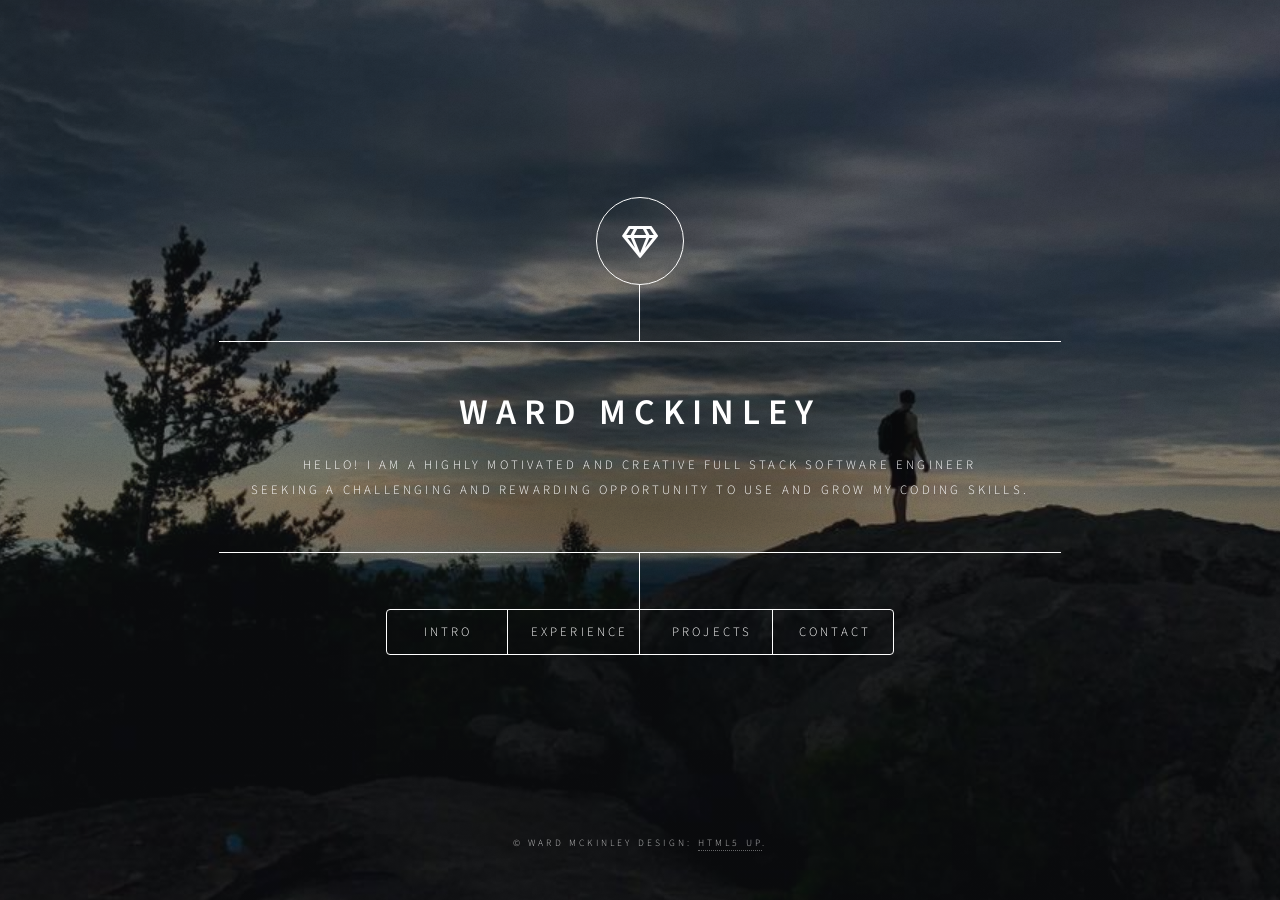
==== index.html @ 508192f9 "Add files via upload" ====
<!DOCTYPE HTML>
<!--
	Dimension by HTML5 UP
	html5up.net | @ajlkn
	Free for personal and commercial use under the CCA 3.0 license (html5up.net/license)
-->
<html>
	<head>
		<title>Ward McKinley</title>
		<meta charset="utf-8" />
		<meta name="viewport" content="width=device-width, initial-scale=1, user-scalable=no" />
		<link rel="stylesheet" href="assets/css/main.css" />
		<noscript><link rel="stylesheet" href="assets/css/noscript.css" /></noscript>
	</head>
	<body class="is-preload">

		<!-- Wrapper -->
			<div id="wrapper">

				<!-- Header -->
					<header id="header">
						<div class="logo">
							<span class="icon fa-gem"></span>
						</div>
						<div class="content">
							<div class="inner">
								<h1>Ward McKinley</h1>
								<p>Hello! I am a highly motivated and creative full stack software engineer <br>
									seeking a challenging and rewarding opportunity to use and grow my coding skills.</p>
							</div>
						</div>
						<nav>
							<ul>
								<li><a href="#intro">Intro</a></li>
								<li><a href="#work">Experience</a></li>
								<li><a href="#about">Projects</a></li>
								<li><a href="#contact">Contact</a></li>
								<!-- <li><a href="#elements">Elements</a></li> -->
							</ul>
						</nav>
					</header>

				<!-- Main -->
					<div id="main">

						<!-- Intro -->
							<article id="intro">
								<h2 class="major">Intro</h2>
								<span class="image main"><img src="images/tri-pic.jpg" alt="" /></span>
								<p>I have 2.5 years of data center experience climbing from a Contractor to a Lead position and am looking to transition to a software developer role. I recently graduated from FlatIron School completing their Web Developer class where I gained proficiency in JavaScript, React, HTML, CSS, and Ruby on Rails. I am looking for a full-stack or front-end position and am very motivated to continue working on passion projects related to fitness.  By the way, check out my <a href="https://github.com/wmck126">recent projects</a>.</p>
								<p>Some of my hobbies include hosting gaming servers for me and my friends to use, as well as always looking to increase the scalability/volume of a shared media server. I also have a very big passion for fitness, which led me to competing in triathlons and endurance races. During this offseason, I am training to complete my first Olympic distance hopefully come Summer of 2023!
								</p>
							</article>

						<!-- Work -->
							<article id="work">
								<h2 class="major">Experience</h2>
								<h4>FlatIron School</h4>
								<ul>
									<li>Attended an intensive software bootcamp which covers major full-stack languages including: HTML, CSS, JS, React, Ruby, Rails, SQL</li>
									<li>Created several full stack applications utilizing languages learned during course</li>
								</ul>
								<br>
								<h4>Data Center Operations Team Lead</h4>
								<h5>AWS 03/2020 - Present</h5>
								<ul>
									<li>Lead a team of technicians to align priorities with customer needs</li>
									<li>Possess Computer Hardware experience including work on the following platforms: HP, Dell, ZT, Foxconn, Super Micro, SGI
									</li>
									<li>Work on a 24/7 oncall rotation, utilizing a ticketing system to triage priority tasks</li>
									<li>Train new hires on enterprise hardware and provide instruction on how to diagnose/resolve ticket issues
									</li>
								</ul>
								</article>

						<!-- Projects -->
							<article id="about">
								<h2 class="major">Projects</h2>
								<h4 >Mealit</h4>
								<ul>
								<li>A macro counting application that calculates your daily intake goals based off your activity levels.</li>
								<li>Javascript, React, Ruby on Rails</li>
								<li>Deployed with Heroku: <a href="mealitmacros.herokuapp.com/">link</a></li>
								<li><a href="https://github.com/wmck126/MealItMacro">Github</a></li>
							</ul>
							<br>
							<h4>Fitness Tracker</h4>
							<ul>
								<li>Provides a basic assortment of workouts with the ability to track which workouts have been completed.</li>
								<li>Javascript, React, Custom CSS</li>
								<li><a href="https://github.com/wmck126/fitness-tracker">Github</a></li>
							</ul>
							<br>
							<h4>Pokedex</h4>
							<ul>
								<li>Full stack application for creating a collection of pokemon and associated trainers + gyms</li>
								<li>Built an API utilizing Active Record and Sinatra to support a React frontend</li>
								<li><a href="https://github.com/wmck126/Pokedex">Github</a></li>
							</ul>

							</article>

						<!-- Contact -->
							<article id="contact">
								<h2 class="major">Contact</h2>
								<form 
								action="https://getform.io/f/753b1183-75d5-4c2f-b076-febabc83aa70"
								method="POST">
									<div class="fields">
										<div class="field half">
											<label for="name">Name</label>
											<input type="text" name="name" id="name" />
										</div>
										<div class="field half">
											<label for="email">Email</label>
											<input type="text" name="email" id="email" />
										</div>
										<div class="field">
											<label for="message">Message</label>
											<textarea name="message" id="message" rows="4"></textarea>
										</div>
									</div>
									<ul class="actions">
										<li><input type="submit" value="Send Message" class="primary" /></li>
										<li><input type="reset" value="Reset" /></li>
									</ul>
								</form>
								<ul class="icons">
									<li><a href="https://www.linkedin.com/in/ward-mckinley/" class="icon brands fa-linkedin"><span class="label">Twitter</span></a></li>
									<li><a href="www.facebook.com/ward.mckinley" class="icon brands fa-facebook-f"><span class="label">Facebook</span></a></li>
									<li><a href="#" class="icon brands fa-instagram"><span class="label">Instagram</span></a></li>
									<li><a href="https://github.com/wmck126" class="icon brands fa-github"><span class="label">GitHub</span></a></li>
								</ul>
							</article>

						<!-- Elements -->
							<article id="elements">
								<h2 class="major">Elements</h2>

								<section>
									<h3 class="major">Text</h3>
									<p>This is <b>bold</b> and this is <strong>strong</strong>. This is <i>italic</i> and this is <em>emphasized</em>.
									This is <sup>superscript</sup> text and this is <sub>subscript</sub> text.
									This is <u>underlined</u> and this is code: <code>for (;;) { ... }</code>. Finally, <a href="#">this is a link</a>.</p>
									<hr />
									<h2>Heading Level 2</h2>
									<h3>Heading Level 3</h3>
									<h4>Heading Level 4</h4>
									<h5>Heading Level 5</h5>
									<h6>Heading Level 6</h6>
									<hr />
									<h4>Blockquote</h4>
									<blockquote>Fringilla nisl. Donec accumsan interdum nisi, quis tincidunt felis sagittis eget tempus euismod. Vestibulum ante ipsum primis in faucibus vestibulum. Blandit adipiscing eu felis iaculis volutpat ac adipiscing accumsan faucibus. Vestibulum ante ipsum primis in faucibus lorem ipsum dolor sit amet nullam adipiscing eu felis.</blockquote>
									<h4>Preformatted</h4>
									<pre><code>i = 0;

while (!deck.isInOrder()) {
    print 'Iteration ' + i;
    deck.shuffle();
    i++;
}

print 'It took ' + i + ' iterations to sort the deck.';</code></pre>
								</section>

								<section>
									<h3 class="major">Lists</h3>

									<h4>Unordered</h4>
									<ul>
										<li>Dolor pulvinar etiam.</li>
										<li>Sagittis adipiscing.</li>
										<li>Felis enim feugiat.</li>
									</ul>

									<h4>Alternate</h4>
									<ul class="alt">
										<li>Dolor pulvinar etiam.</li>
										<li>Sagittis adipiscing.</li>
										<li>Felis enim feugiat.</li>
									</ul>

									<h4>Ordered</h4>
									<ol>
										<li>Dolor pulvinar etiam.</li>
										<li>Etiam vel felis viverra.</li>
										<li>Felis enim feugiat.</li>
										<li>Dolor pulvinar etiam.</li>
										<li>Etiam vel felis lorem.</li>
										<li>Felis enim et feugiat.</li>
									</ol>
									<h4>Icons</h4>
									<ul class="icons">
										<li><a href="#" class="icon brands fa-twitter"><span class="label">Twitter</span></a></li>
										<li><a href="#" class="icon brands fa-facebook-f"><span class="label">Facebook</span></a></li>
										<li><a href="#" class="icon brands fa-instagram"><span class="label">Instagram</span></a></li>
										<li><a href="#" class="icon brands fa-github"><span class="label">Github</span></a></li>
									</ul>

									<h4>Actions</h4>
									<ul class="actions">
										<li><a href="#" class="button primary">Default</a></li>
										<li><a href="#" class="button">Default</a></li>
									</ul>
									<ul class="actions stacked">
										<li><a href="#" class="button primary">Default</a></li>
										<li><a href="#" class="button">Default</a></li>
									</ul>
								</section>

								<section>
									<h3 class="major">Table</h3>
									<h4>Default</h4>
									<div class="table-wrapper">
										<table>
											<thead>
												<tr>
													<th>Name</th>
													<th>Description</th>
													<th>Price</th>
												</tr>
											</thead>
											<tbody>
												<tr>
													<td>Item One</td>
													<td>Ante turpis integer aliquet porttitor.</td>
													<td>29.99</td>
												</tr>
												<tr>
													<td>Item Two</td>
													<td>Vis ac commodo adipiscing arcu aliquet.</td>
													<td>19.99</td>
												</tr>
												<tr>
													<td>Item Three</td>
													<td> Morbi faucibus arcu accumsan lorem.</td>
													<td>29.99</td>
												</tr>
												<tr>
													<td>Item Four</td>
													<td>Vitae integer tempus condimentum.</td>
													<td>19.99</td>
												</tr>
												<tr>
													<td>Item Five</td>
													<td>Ante turpis integer aliquet porttitor.</td>
													<td>29.99</td>
												</tr>
											</tbody>
											<tfoot>
												<tr>
													<td colspan="2"></td>
													<td>100.00</td>
												</tr>
											</tfoot>
										</table>
									</div>

									<h4>Alternate</h4>
									<div class="table-wrapper">
										<table class="alt">
											<thead>
												<tr>
													<th>Name</th>
													<th>Description</th>
													<th>Price</th>
												</tr>
											</thead>
											<tbody>
												<tr>
													<td>Item One</td>
													<td>Ante turpis integer aliquet porttitor.</td>
													<td>29.99</td>
												</tr>
												<tr>
													<td>Item Two</td>
													<td>Vis ac commodo adipiscing arcu aliquet.</td>
													<td>19.99</td>
												</tr>
												<tr>
													<td>Item Three</td>
													<td> Morbi faucibus arcu accumsan lorem.</td>
													<td>29.99</td>
												</tr>
												<tr>
													<td>Item Four</td>
													<td>Vitae integer tempus condimentum.</td>
													<td>19.99</td>
												</tr>
												<tr>
													<td>Item Five</td>
													<td>Ante turpis integer aliquet porttitor.</td>
													<td>29.99</td>
												</tr>
											</tbody>
											<tfoot>
												<tr>
													<td colspan="2"></td>
													<td>100.00</td>
												</tr>
											</tfoot>
										</table>
									</div>
								</section>

								<section>
									<h3 class="major">Buttons</h3>
									<ul class="actions">
										<li><a href="#" class="button primary">Primary</a></li>
										<li><a href="#" class="button">Default</a></li>
									</ul>
									<ul class="actions">
										<li><a href="#" class="button">Default</a></li>
										<li><a href="#" class="button small">Small</a></li>
									</ul>
									<ul class="actions">
										<li><a href="#" class="button primary icon solid fa-download">Icon</a></li>
										<li><a href="#" class="button icon solid fa-download">Icon</a></li>
									</ul>
									<ul class="actions">
										<li><span class="button primary disabled">Disabled</span></li>
										<li><span class="button disabled">Disabled</span></li>
									</ul>
								</section>

								<section>
									<h3 class="major">Form</h3>
									<form method="post" action="#">
										<div class="fields">
											<div class="field half">
												<label for="demo-name">Name</label>
												<input type="text" name="demo-name" id="demo-name" value="" placeholder="Jane Doe" />
											</div>
											<div class="field half">
												<label for="demo-email">Email</label>
												<input type="email" name="demo-email" id="demo-email" value="" placeholder="jane@untitled.tld" />
											</div>
											<div class="field">
												<label for="demo-category">Category</label>
												<select name="demo-category" id="demo-category">
													<option value="">-</option>
													<option value="1">Manufacturing</option>
													<option value="1">Shipping</option>
													<option value="1">Administration</option>
													<option value="1">Human Resources</option>
												</select>
											</div>
											<div class="field half">
												<input type="radio" id="demo-priority-low" name="demo-priority" checked>
												<label for="demo-priority-low">Low</label>
											</div>
											<div class="field half">
												<input type="radio" id="demo-priority-high" name="demo-priority">
												<label for="demo-priority-high">High</label>
											</div>
											<div class="field half">
												<input type="checkbox" id="demo-copy" name="demo-copy">
												<label for="demo-copy">Email me a copy</label>
											</div>
											<div class="field half">
												<input type="checkbox" id="demo-human" name="demo-human" checked>
												<label for="demo-human">Not a robot</label>
											</div>
											<div class="field">
												<label for="demo-message">Message</label>
												<textarea name="demo-message" id="demo-message" placeholder="Enter your message" rows="6"></textarea>
											</div>
										</div>
										<ul class="actions">
											<li><input type="submit" value="Send Message" class="primary" /></li>
											<li><input type="reset" value="Reset" /></li>
										</ul>
									</form>
								</section>

							</article>

					</div>

				<!-- Footer -->
					<footer id="footer">
						<p class="copyright">&copy; Ward McKinley Design: <a href="https://html5up.net">HTML5 UP</a>.</p>
					</footer>

			</div>

		<!-- BG -->
			<div id="bg"></div>

		<!-- Scripts -->
			<script src="assets/js/jquery.min.js"></script>
			<script src="assets/js/browser.min.js"></script>
			<script src="assets/js/breakpoints.min.js"></script>
			<script src="assets/js/util.js"></script>
			<script src="assets/js/main.js"></script>

	</body>
</html>
---- assets/css/main.css ----
@import url(fontawesome-all.min.css);
@import url("https://fonts.googleapis.com/css?family=Source+Sans+Pro:300italic,600italic,300,600");

/*
	Dimension by HTML5 UP
	html5up.net | @ajlkn
	Free for personal and commercial use under the CCA 3.0 license (html5up.net/license)
*/

html, body, div, span, applet, object,
iframe, h1, h2, h3, h4, h5, h6, p, blockquote,
pre, a, abbr, acronym, address, big, cite,
code, del, dfn, em, img, ins, kbd, q, s, samp,
small, strike, strong, sub, sup, tt, var, b,
u, i, center, dl, dt, dd, ol, ul, li, fieldset,
form, label, legend, table, caption, tbody,
tfoot, thead, tr, th, td, article, aside,
canvas, details, embed, figure, figcaption,
footer, header, hgroup, menu, nav, output, ruby,
section, summary, time, mark, audio, video {
	margin: 0;
	padding: 0;
	border: 0;
	font-size: 100%;
	font: inherit;
	vertical-align: baseline;}

article, aside, details, figcaption, figure,
footer, header, hgroup, menu, nav, section {
	display: block;}

body {
	line-height: 1;
}

ol, ul {
	list-style: none;
}

blockquote, q {
	quotes: none;
}

	blockquote:before, blockquote:after, q:before, q:after {
		content: '';
		content: none;
	}

table {
	border-collapse: collapse;
	border-spacing: 0;
}

body {
	-webkit-text-size-adjust: none;
}

mark {
	background-color: transparent;
	color: inherit;
}

input::-moz-focus-inner {
	border: 0;
	padding: 0;
}

input, select, textarea {
	-moz-appearance: none;
	-webkit-appearance: none;
	-ms-appearance: none;
	appearance: none;
}

/* Basic */

#mealitPic {
	display: flex;
	flex-wrap: wrap;
	align-items: center;
	justify-content: center;
	transition: opacity 0.3s;
	text-align: right;
	border-radius: 15px;
	opacity: 0.2;
	width:50%;
	height:35% 
	
}

#mealitPic:hover {
	transition: opacity 0.3s;
	border-radius: 15px;
	opacity: 1;
	width:50%;
	height:35% 
}


	@-ms-viewport {
		width: device-width;
	}

	@media screen and (max-width: 480px) {

		html, body {
			min-width: 320px;
		}

	}

	html {
		box-sizing: border-box;
	}

	*, *:before, *:after {
		box-sizing: inherit;
	}

	body {
		background: #1b1f22;
	}

		body.is-preload *, body.is-preload *:before, body.is-preload *:after {
			-moz-animation: none !important;
			-webkit-animation: none !important;
			-ms-animation: none !important;
			animation: none !important;
			-moz-transition: none !important;
			-webkit-transition: none !important;
			-ms-transition: none !important;
			transition: none !important;
		}

/* Type */

	html {
		font-size: 16pt;
	}

		@media screen and (max-width: 1680px) {

			html {
				font-size: 12pt;
			}

		}

		@media screen and (max-width: 736px) {

			html {
				font-size: 11pt;
			}

		}

		@media screen and (max-width: 360px) {

			html {
				font-size: 10pt;
			}

		}

	body, input, select, textarea {
		color: #ffffff;
		font-family: "Source Sans Pro", sans-serif;
		font-weight: 300;
		font-size: 1rem;
		line-height: 1.65;
	}

	a {
		-moz-transition: color 0.2s ease-in-out, background-color 0.2s ease-in-out, border-bottom-color 0.2s ease-in-out;
		-webkit-transition: color 0.2s ease-in-out, background-color 0.2s ease-in-out, border-bottom-color 0.2s ease-in-out;
		-ms-transition: color 0.2s ease-in-out, background-color 0.2s ease-in-out, border-bottom-color 0.2s ease-in-out;
		transition: color 0.2s ease-in-out, background-color 0.2s ease-in-out, border-bottom-color 0.2s ease-in-out;
		border-bottom: dotted 1px rgba(255, 255, 255, 0.5);
		text-decoration: none;
		color: inherit;
	}

		a:hover {
			border-bottom-color: transparent;
		}

	strong, b {
		color: #ffffff;
		font-weight: 600;
	}

	em, i {
		font-style: italic;
	}

	p {
		margin: 0 0 2rem 0;
	}

	h1, h2, h3, h4, h5, h6 {
		color: #ffffff;
		font-weight: 600;
		line-height: 1.5;
		margin: 0 0 1rem 0;
		text-transform: uppercase;
		letter-spacing: 0.2rem;
	}

		h1 a, h2 a, h3 a, h4 a, h5 a, h6 a {
			color: inherit;
			text-decoration: none;
		}

		h1.major, h2.major, h3.major, h4.major, h5.major, h6.major {
			border-bottom: solid 1px #ffffff;
			width: -moz-max-content;
			width: -webkit-max-content;
			width: -ms-max-content;
			width: max-content;
			padding-bottom: 0.5rem;
			margin: 0 0 2rem 0;
		}

	h1 {
		font-size: 2.25rem;
		line-height: 1.3;
		letter-spacing: 0.5rem;
	}

	h2 {
		font-size: 1.5rem;
		line-height: 1.4;
		letter-spacing: 0.5rem;
	}

	h3 {
		font-size: 1rem;
	}

	h4 {
		font-size: 0.8rem;
	}

	h5 {
		font-size: 0.7rem;
	}

	h6 {
		font-size: 0.6rem;
	}

	@media screen and (max-width: 736px) {

		h1 {
			font-size: 1.75rem;
			line-height: 1.4;
		}

		h2 {
			font-size: 1.25em;
			line-height: 1.5;
		}

	}

	sub {
		font-size: 0.8rem;
		position: relative;
		top: 0.5rem;
	}

	sup {
		font-size: 0.8rem;
		position: relative;
		top: -0.5rem;
	}

	blockquote {
		border-left: solid 4px #ffffff;
		font-style: italic;
		margin: 0 0 2rem 0;
		padding: 0.5rem 0 0.5rem 2rem;
	}

	code {
		background: rgba(255, 255, 255, 0.075);
		border-radius: 4px;
		font-family: "Courier New", monospace;
		font-size: 0.9rem;
		margin: 0 0.25rem;
		padding: 0.25rem 0.65rem;
	}

	pre {
		-webkit-overflow-scrolling: touch;
		font-family: "Courier New", monospace;
		font-size: 0.9rem;
		margin: 0 0 2rem 0;
	}

		pre code {
			display: block;
			line-height: 1.75;
			padding: 1rem 1.5rem;
			overflow-x: auto;
		}

	hr {
		border: 0;
		border-bottom: solid 1px #ffffff;
		margin: 2.75rem 0;
	}

	.align-left {
		text-align: left;
	}

	.align-center {
		text-align: center;
	}

	.align-right {
		text-align: right;
	}

/* Form */

	form {
		margin: 0 0 2rem 0;
	}

		form > :last-child {
			margin-bottom: 0;
		}

		form > .fields {
			display: -moz-flex;
			display: -webkit-flex;
			display: -ms-flex;
			display: flex;
			-moz-flex-wrap: wrap;
			-webkit-flex-wrap: wrap;
			-ms-flex-wrap: wrap;
			flex-wrap: wrap;
			width: calc(100% + 3rem);
			margin: -1.5rem 0 2rem -1.5rem;
		}

			form > .fields > .field {
				-moz-flex-grow: 0;
				-webkit-flex-grow: 0;
				-ms-flex-grow: 0;
				flex-grow: 0;
				-moz-flex-shrink: 0;
				-webkit-flex-shrink: 0;
				-ms-flex-shrink: 0;
				flex-shrink: 0;
				padding: 1.5rem 0 0 1.5rem;
				width: calc(100% - 1.5rem);
			}

				form > .fields > .field.half {
					width: calc(50% - 0.75rem);
				}

				form > .fields > .field.third {
					width: calc(100%/3 - 0.5rem);
				}

				form > .fields > .field.quarter {
					width: calc(25% - 0.375rem);
				}

		@media screen and (max-width: 480px) {

			form > .fields {
				width: calc(100% + 3rem);
				margin: -1.5rem 0 2rem -1.5rem;
			}

				form > .fields > .field {
					padding: 1.5rem 0 0 1.5rem;
					width: calc(100% - 1.5rem);
				}

					form > .fields > .field.half {
						width: calc(100% - 1.5rem);
					}

					form > .fields > .field.third {
						width: calc(100% - 1.5rem);
					}

					form > .fields > .field.quarter {
						width: calc(100% - 1.5rem);
					}

		}

	label {
		color: #ffffff;
		display: block;
		font-size: 0.8rem;
		font-weight: 300;
		letter-spacing: 0.2rem;
		line-height: 1.5;
		margin: 0 0 1rem 0;
		text-transform: uppercase;
	}

	input[type="text"],
	input[type="password"],
	input[type="email"],
	input[type="tel"],
	select,
	textarea {
		-moz-appearance: none;
		-webkit-appearance: none;
		-ms-appearance: none;
		appearance: none;
		-moz-transition: border-color 0.2s ease-in-out, box-shadow 0.2s ease-in-out, background-color 0.2s ease-in-out;
		-webkit-transition: border-color 0.2s ease-in-out, box-shadow 0.2s ease-in-out, background-color 0.2s ease-in-out;
		-ms-transition: border-color 0.2s ease-in-out, box-shadow 0.2s ease-in-out, background-color 0.2s ease-in-out;
		transition: border-color 0.2s ease-in-out, box-shadow 0.2s ease-in-out, background-color 0.2s ease-in-out;
		background-color: transparent;
		border-radius: 4px;
		border: solid 1px #ffffff;
		color: inherit;
		display: block;
		outline: 0;
		padding: 0 1rem;
		text-decoration: none;
		width: 100%;
	}

		input[type="text"]:invalid,
		input[type="password"]:invalid,
		input[type="email"]:invalid,
		input[type="tel"]:invalid,
		select:invalid,
		textarea:invalid {
			box-shadow: none;
		}

		input[type="text"]:focus,
		input[type="password"]:focus,
		input[type="email"]:focus,
		input[type="tel"]:focus,
		select:focus,
		textarea:focus {
			background: rgba(255, 255, 255, 0.075);
			border-color: #ffffff;
			box-shadow: 0 0 0 1px #ffffff;
		}

	select {
		background-image: url("data:image/svg+xml;charset=utf8,%3Csvg xmlns='http://www.w3.org/2000/svg' width='40' height='40' preserveAspectRatio='none' viewBox='0 0 40 40'%3E%3Cpath d='M9.4,12.3l10.4,10.4l10.4-10.4c0.2-0.2,0.5-0.4,0.9-0.4c0.3,0,0.6,0.1,0.9,0.4l3.3,3.3c0.2,0.2,0.4,0.5,0.4,0.9 c0,0.4-0.1,0.6-0.4,0.9L20.7,31.9c-0.2,0.2-0.5,0.4-0.9,0.4c-0.3,0-0.6-0.1-0.9-0.4L4.3,17.3c-0.2-0.2-0.4-0.5-0.4-0.9 c0-0.4,0.1-0.6,0.4-0.9l3.3-3.3c0.2-0.2,0.5-0.4,0.9-0.4S9.1,12.1,9.4,12.3z' fill='%23ffffff' /%3E%3C/svg%3E");
		background-size: 1.25rem;
		background-repeat: no-repeat;
		background-position: calc(100% - 1rem) center;
		height: 2.75rem;
		padding-right: 2.75rem;
		text-overflow: ellipsis;
	}

		select option {
			color: #ffffff;
			background: #1b1f22;
		}

		select:focus::-ms-value {
			background-color: transparent;
		}

		select::-ms-expand {
			display: none;
		}

	input[type="text"],
	input[type="password"],
	input[type="email"],
	select {
		height: 2.75rem;
	}

	textarea {
		padding: 0.75rem 1rem;
	}

	input[type="checkbox"],
	input[type="radio"] {
		-moz-appearance: none;
		-webkit-appearance: none;
		-ms-appearance: none;
		appearance: none;
		display: block;
		float: left;
		margin-right: -2rem;
		opacity: 0;
		width: 1rem;
		z-index: -1;
	}

		input[type="checkbox"] + label,
		input[type="radio"] + label {
			text-decoration: none;
			-moz-user-select: none;
			-webkit-user-select: none;
			-ms-user-select: none;
			user-select: none;
			color: #ffffff;
			cursor: pointer;
			display: inline-block;
			font-size: 0.8rem;
			font-weight: 300;
			margin: 0 0 0.5rem 0;
			padding-left: 2.65rem;
			padding-right: 0.75rem;
			position: relative;
		}

			input[type="checkbox"] + label:before,
			input[type="radio"] + label:before {
				-moz-osx-font-smoothing: grayscale;
				-webkit-font-smoothing: antialiased;
				display: inline-block;
				font-style: normal;
				font-variant: normal;
				text-rendering: auto;
				line-height: 1;
				text-transform: none !important;
				font-family: 'Font Awesome 5 Free';
				font-weight: 900;
			}

			input[type="checkbox"] + label:before,
			input[type="radio"] + label:before {
				-moz-transition: border-color 0.2s ease-in-out, box-shadow 0.2s ease-in-out, background-color 0.2s ease-in-out;
				-webkit-transition: border-color 0.2s ease-in-out, box-shadow 0.2s ease-in-out, background-color 0.2s ease-in-out;
				-ms-transition: border-color 0.2s ease-in-out, box-shadow 0.2s ease-in-out, background-color 0.2s ease-in-out;
				transition: border-color 0.2s ease-in-out, box-shadow 0.2s ease-in-out, background-color 0.2s ease-in-out;
				border-radius: 4px;
				border: solid 1px #ffffff;
				content: '';
				display: inline-block;
				height: 1.65rem;
				left: 0;
				line-height: 1.65rem;
				position: absolute;
				text-align: center;
				top: -0.15rem;
				width: 1.65rem;
			}

		input[type="checkbox"]:checked + label:before,
		input[type="radio"]:checked + label:before {
			background: #ffffff !important;
			border-color: #ffffff !important;
			color: #1b1f22;
			content: '\f00c';
		}

		input[type="checkbox"]:focus + label:before,
		input[type="radio"]:focus + label:before {
			background: rgba(255, 255, 255, 0.075);
			border-color: #ffffff;
			box-shadow: 0 0 0 1px #ffffff;
		}

	input[type="checkbox"] + label:before {
		border-radius: 4px;
	}

	input[type="radio"] + label:before {
		border-radius: 100%;
	}

	::-webkit-input-placeholder {
		color: rgba(255, 255, 255, 0.5) !important;
		opacity: 1.0;
	}

	:-moz-placeholder {
		color: rgba(255, 255, 255, 0.5) !important;
		opacity: 1.0;
	}

	::-moz-placeholder {
		color: rgba(255, 255, 255, 0.5) !important;
		opacity: 1.0;
	}

	:-ms-input-placeholder {
		color: rgba(255, 255, 255, 0.5) !important;
		opacity: 1.0;
	}

	.formerize-placeholder {
		color: rgba(255, 255, 255, 0.5) !important;
		opacity: 1.0;
	}

/* Box */

	.box {
		border-radius: 4px;
		border: solid 1px #ffffff;
		margin-bottom: 2rem;
		padding: 1.5em;
	}

		.box > :last-child,
		.box > :last-child > :last-child,
		.box > :last-child > :last-child > :last-child {
			margin-bottom: 0;
		}

		.box.alt {
			border: 0;
			border-radius: 0;
			padding: 0;
		}

/* Icon */

	.icon {
		text-decoration: none;
		border-bottom: none;
		position: relative;
	}

		.icon:before {
			-moz-osx-font-smoothing: grayscale;
			-webkit-font-smoothing: antialiased;
			display: inline-block;
			font-style: normal;
			font-variant: normal;
			text-rendering: auto;
			line-height: 1;
			text-transform: none !important;
			font-family: 'Font Awesome 5 Free';
			font-weight: 400;
		}

		.icon > .label {
			display: none;
		}

		.icon:before {
			line-height: inherit;
		}

		.icon.solid:before {
			font-weight: 900;
		}

		.icon.brands:before {
			font-family: 'Font Awesome 5 Brands';
		}

/* Image */

	.image {
		border-radius: 4px;
		border: 0;
		display: inline-block;
		position: relative;
	}

		.image:before {
			pointer-events: none;
			background-image: url("../../images/overlay.png");
			background-color: rgba(19, 21, 25, 0.5);
			border-radius: 4px;
			content: '';
			display: block;
			height: 100%;
			left: 0;
			opacity: 0.5;
			position: absolute;
			top: 0;
			width: 100%;
		}

		.image img {
			border-radius: 4px;
			display: block;
		}

		.image.left, .image.right {
			max-width: 40%;
		}

			.image.left img, .image.right img {
				width: 100%;
			}

		.image.left {
			float: left;
			padding: 0 1.5em 1em 0;
			top: 0.25em;
		}

		.image.right {
			float: right;
			padding: 0 0 1em 1.5em;
			top: 0.25em;
		}

		.image.fit {
			display: block;
			margin: 0 0 2rem 0;
			width: 100%;
		}

			.image.fit img {
				width: 100%;
			}

		.image.main {
			display: block;
			margin: 2.5rem 0;
			width: 100%;
		}

			.image.main img {
				width: 100%;
			}

		@media screen and (max-width: 736px) {

			.image.main {
				margin: 2rem 0;
			}

		}

		@media screen and (max-width: 480px) {

			.image.main {
				margin: 1.5rem 0;
			}

		}

/* List */

	ol {
		list-style: decimal;
		margin: 0 0 2rem 0;
		padding-left: 1.25em;
	}

		ol li {
			padding-left: 0.25em;
		}

	ul {
		list-style: disc;
		margin: 0 0 2rem 0;
		padding-left: 1em;
	}

		ul li {
			padding-left: 0.5em;
		}

		ul.alt {
			list-style: none;
			padding-left: 0;
		}

			ul.alt li {
				border-top: solid 1px #ffffff;
				padding: 0.5em 0;
			}

				ul.alt li:first-child {
					border-top: 0;
					padding-top: 0;
				}

	dl {
		margin: 0 0 2rem 0;
	}

		dl dt {
			display: block;
			font-weight: 600;
			margin: 0 0 1rem 0;
		}

		dl dd {
			margin-left: 2rem;
		}

/* Actions */

	ul.actions {
		display: -moz-flex;
		display: -webkit-flex;
		display: -ms-flex;
		display: flex;
		cursor: default;
		list-style: none;
		margin-left: -1rem;
		padding-left: 0;
	}

		ul.actions li {
			padding: 0 0 0 1rem;
			vertical-align: middle;
		}

		ul.actions.special {
			-moz-justify-content: center;
			-webkit-justify-content: center;
			-ms-justify-content: center;
			justify-content: center;
			width: 100%;
			margin-left: 0;
		}

			ul.actions.special li:first-child {
				padding-left: 0;
			}

		ul.actions.stacked {
			-moz-flex-direction: column;
			-webkit-flex-direction: column;
			-ms-flex-direction: column;
			flex-direction: column;
			margin-left: 0;
		}

			ul.actions.stacked li {
				padding: 1.3rem 0 0 0;
			}

				ul.actions.stacked li:first-child {
					padding-top: 0;
				}

		ul.actions.fit {
			width: calc(100% + 1rem);
		}

			ul.actions.fit li {
				-moz-flex-grow: 1;
				-webkit-flex-grow: 1;
				-ms-flex-grow: 1;
				flex-grow: 1;
				-moz-flex-shrink: 1;
				-webkit-flex-shrink: 1;
				-ms-flex-shrink: 1;
				flex-shrink: 1;
				width: 100%;
			}

				ul.actions.fit li > * {
					width: 100%;
				}

			ul.actions.fit.stacked {
				width: 100%;
			}

		@media screen and (max-width: 480px) {

			ul.actions:not(.fixed) {
				-moz-flex-direction: column;
				-webkit-flex-direction: column;
				-ms-flex-direction: column;
				flex-direction: column;
				margin-left: 0;
				width: 100% !important;
			}

				ul.actions:not(.fixed) li {
					-moz-flex-grow: 1;
					-webkit-flex-grow: 1;
					-ms-flex-grow: 1;
					flex-grow: 1;
					-moz-flex-shrink: 1;
					-webkit-flex-shrink: 1;
					-ms-flex-shrink: 1;
					flex-shrink: 1;
					padding: 1rem 0 0 0;
					text-align: center;
					width: 100%;
				}

					ul.actions:not(.fixed) li > * {
						width: 100%;
					}

					ul.actions:not(.fixed) li:first-child {
						padding-top: 0;
					}

					ul.actions:not(.fixed) li input[type="submit"],
					ul.actions:not(.fixed) li input[type="reset"],
					ul.actions:not(.fixed) li input[type="button"],
					ul.actions:not(.fixed) li button,
					ul.actions:not(.fixed) li .button {
						width: 100%;
					}

						ul.actions:not(.fixed) li input[type="submit"].icon:before,
						ul.actions:not(.fixed) li input[type="reset"].icon:before,
						ul.actions:not(.fixed) li input[type="button"].icon:before,
						ul.actions:not(.fixed) li button.icon:before,
						ul.actions:not(.fixed) li .button.icon:before {
							margin-left: -0.5em;
						}

		}

/* Icons */

	ul.icons {
		cursor: default;
		list-style: none;
		padding-left: 0;
	}

		ul.icons li {
			display: inline-block;
			padding: 0 0.75em 0 0;
		}

			ul.icons li:last-child {
				padding-right: 0;
			}

			ul.icons li a {
				border-radius: 100%;
				box-shadow: inset 0 0 0 1px #ffffff;
				display: inline-block;
				height: 2.25rem;
				line-height: 2.25rem;
				text-align: center;
				width: 2.25rem;
			}

				ul.icons li a:hover {
					background-color: rgba(255, 255, 255, 0.075);
				}

				ul.icons li a:active {
					background-color: rgba(255, 255, 255, 0.175);
				}

/* Table */

	.table-wrapper {
		-webkit-overflow-scrolling: touch;
		overflow-x: auto;
	}

	table {
		margin: 0 0 2rem 0;
		width: 100%;
	}

		table tbody tr {
			border: solid 1px #ffffff;
			border-left: 0;
			border-right: 0;
		}

			table tbody tr:nth-child(2n + 1) {
				background-color: rgba(255, 255, 255, 0.075);
			}

		table td {
			padding: 0.75em 0.75em;
		}

		table th {
			color: #ffffff;
			font-size: 0.9em;
			font-weight: 600;
			padding: 0 0.75em 0.75em 0.75em;
			text-align: left;
		}

		table thead {
			border-bottom: solid 2px #ffffff;
		}

		table tfoot {
			border-top: solid 2px #ffffff;
		}

		table.alt {
			border-collapse: separate;
		}

			table.alt tbody tr td {
				border: solid 1px #ffffff;
				border-left-width: 0;
				border-top-width: 0;
			}

				table.alt tbody tr td:first-child {
					border-left-width: 1px;
				}

			table.alt tbody tr:first-child td {
				border-top-width: 1px;
			}

			table.alt thead {
				border-bottom: 0;
			}

			table.alt tfoot {
				border-top: 0;
			}

/* Button */

	input[type="submit"],
	input[type="reset"],
	input[type="button"],
	button,
	.button {
		-moz-appearance: none;
		-webkit-appearance: none;
		-ms-appearance: none;
		appearance: none;
		-moz-transition: background-color 0.2s ease-in-out, color 0.2s ease-in-out;
		-webkit-transition: background-color 0.2s ease-in-out, color 0.2s ease-in-out;
		-ms-transition: background-color 0.2s ease-in-out, color 0.2s ease-in-out;
		transition: background-color 0.2s ease-in-out, color 0.2s ease-in-out;
		background-color: transparent;
		border-radius: 4px;
		border: 0;
		box-shadow: inset 0 0 0 1px #ffffff;
		color: #ffffff !important;
		cursor: pointer;
		display: inline-block;
		font-size: 0.8rem;
		font-weight: 300;
		height: 2.75rem;
		letter-spacing: 0.2rem;
		line-height: 2.75rem;
		outline: 0;
		padding: 0 1.25rem 0 1.35rem;
		text-align: center;
		text-decoration: none;
		text-transform: uppercase;
		white-space: nowrap;
	}

		input[type="submit"]:hover,
		input[type="reset"]:hover,
		input[type="button"]:hover,
		button:hover,
		.button:hover {
			background-color: rgba(255, 255, 255, 0.075);
		}

		input[type="submit"]:active,
		input[type="reset"]:active,
		input[type="button"]:active,
		button:active,
		.button:active {
			background-color: rgba(255, 255, 255, 0.175);
		}

		input[type="submit"].icon:before,
		input[type="reset"].icon:before,
		input[type="button"].icon:before,
		button.icon:before,
		.button.icon:before {
			margin-right: 0.5em;
		}

		input[type="submit"].fit,
		input[type="reset"].fit,
		input[type="button"].fit,
		button.fit,
		.button.fit {
			width: 100%;
		}

		input[type="submit"].small,
		input[type="reset"].small,
		input[type="button"].small,
		button.small,
		.button.small {
			font-size: 0.6rem;
			height: 2.0625rem;
			line-height: 2.0625rem;
		}

		input[type="submit"].primary,
		input[type="reset"].primary,
		input[type="button"].primary,
		button.primary,
		.button.primary {
			background-color: #ffffff;
			color: #1b1f22 !important;
			font-weight: 600;
		}

		input[type="submit"].disabled, input[type="submit"]:disabled,
		input[type="reset"].disabled,
		input[type="reset"]:disabled,
		input[type="button"].disabled,
		input[type="button"]:disabled,
		button.disabled,
		button:disabled,
		.button.disabled,
		.button:disabled {
			pointer-events: none;
			cursor: default;
			opacity: 0.25;
		}

	input[type="submit"],
	input[type="reset"],
	input[type="button"],
	button {
		line-height: calc(2.75rem - 2px);
	}

/* BG */

	#bg {
		-moz-transform: scale(1.0);
		-webkit-transform: scale(1.0);
		-ms-transform: scale(1.0);
		transform: scale(1.0);
		-webkit-backface-visibility: hidden;
		position: fixed;
		top: 0;
		left: 0;
		width: 100%;
		height: 100vh;
		z-index: 1;
	}

		#bg:before, #bg:after {
			content: '';
			display: block;
			position: absolute;
			top: 0;
			left: 0;
			width: 100%;
			height: 100%;
		}

		#bg:before {
			-moz-transition: background-color 2.5s ease-in-out;
			-webkit-transition: background-color 2.5s ease-in-out;
			-ms-transition: background-color 2.5s ease-in-out;
			transition: background-color 2.5s ease-in-out;
			-moz-transition-delay: 0.75s;
			-webkit-transition-delay: 0.75s;
			-ms-transition-delay: 0.75s;
			transition-delay: 0.75s;
			background-image: linear-gradient(to top, rgba(19, 21, 25, 0.5), rgba(19, 21, 25, 0.5)), url("../../images/overlay.png");
			background-size: auto,
 256px 256px;
			background-position: center,
 center;
			background-repeat: no-repeat,
 repeat;
			z-index: 2;
		}

		#bg:after {
			-moz-transform: scale(1.125);
			-webkit-transform: scale(1.125);
			-ms-transform: scale(1.125);
			transform: scale(1.125);
			-moz-transition: -moz-transform 0.325s ease-in-out, -moz-filter 0.325s ease-in-out;
			-webkit-transition: -webkit-transform 0.325s ease-in-out, -webkit-filter 0.325s ease-in-out;
			-ms-transition: -ms-transform 0.325s ease-in-out, -ms-filter 0.325s ease-in-out;
			transition: transform 0.325s ease-in-out, filter 0.325s ease-in-out;
			background-image: url("../../images/backdrop.jpg");
			background-position: center;
			background-size: cover;
			background-repeat: no-repeat;
			z-index: 1;
		}

		body.is-article-visible #bg:after {
			-moz-transform: scale(1.0825);
			-webkit-transform: scale(1.0825);
			-ms-transform: scale(1.0825);
			transform: scale(1.0825);
			-moz-filter: blur(0.2rem);
			-webkit-filter: blur(0.2rem);
			-ms-filter: blur(0.2rem);
			filter: blur(0.2rem);
		}

		body.is-preload #bg:before {
			background-color: #000000;
		}

/* Wrapper */

	#wrapper {
		display: -moz-flex;
		display: -webkit-flex;
		display: -ms-flex;
		display: flex;
		-moz-flex-direction: column;
		-webkit-flex-direction: column;
		-ms-flex-direction: column;
		flex-direction: column;
		-moz-align-items: center;
		-webkit-align-items: center;
		-ms-align-items: center;
		align-items: center;
		-moz-justify-content: space-between;
		-webkit-justify-content: space-between;
		-ms-justify-content: space-between;
		justify-content: space-between;
		position: relative;
		min-height: 100vh;
		width: 100%;
		padding: 4rem 2rem;
		z-index: 3;
	}

		#wrapper:before {
			content: '';
			display: block;
		}

		@media screen and (max-width: 1680px) {

			#wrapper {
				padding: 3rem 2rem;
			}

		}

		@media screen and (max-width: 736px) {

			#wrapper {
				padding: 2rem 1rem;
			}

		}

		@media screen and (max-width: 480px) {

			#wrapper {
				padding: 1rem;
			}

		}

/* Header */

	#header {
		display: -moz-flex;
		display: -webkit-flex;
		display: -ms-flex;
		display: flex;
		-moz-flex-direction: column;
		-webkit-flex-direction: column;
		-ms-flex-direction: column;
		flex-direction: column;
		-moz-align-items: center;
		-webkit-align-items: center;
		-ms-align-items: center;
		align-items: center;
		-moz-transition: -moz-transform 0.325s ease-in-out, -moz-filter 0.325s ease-in-out, opacity 0.325s ease-in-out;
		-webkit-transition: -webkit-transform 0.325s ease-in-out, -webkit-filter 0.325s ease-in-out, opacity 0.325s ease-in-out;
		-ms-transition: -ms-transform 0.325s ease-in-out, -ms-filter 0.325s ease-in-out, opacity 0.325s ease-in-out;
		transition: transform 0.325s ease-in-out, filter 0.325s ease-in-out, opacity 0.325s ease-in-out;
		background-image: -moz-radial-gradient(rgba(0, 0, 0, 0.25) 25%, rgba(0, 0, 0, 0) 55%);
		background-image: -webkit-radial-gradient(rgba(0, 0, 0, 0.25) 25%, rgba(0, 0, 0, 0) 55%);
		background-image: -ms-radial-gradient(rgba(0, 0, 0, 0.25) 25%, rgba(0, 0, 0, 0) 55%);
		background-image: radial-gradient(rgba(0, 0, 0, 0.25) 25%, rgba(0, 0, 0, 0) 55%);
		max-width: 100%;
		text-align: center;
	}

		#header > * {
			-moz-transition: opacity 0.325s ease-in-out;
			-webkit-transition: opacity 0.325s ease-in-out;
			-ms-transition: opacity 0.325s ease-in-out;
			transition: opacity 0.325s ease-in-out;
			position: relative;
			margin-top: 3.5rem;
		}

			#header > *:before {
				content: '';
				display: block;
				position: absolute;
				top: calc(-3.5rem - 1px);
				left: calc(50% - 1px);
				width: 1px;
				height: calc(3.5rem + 1px);
				background: #ffffff;
			}

		#header > :first-child {
			margin-top: 0;
		}

			#header > :first-child:before {
				display: none;
			}

		#header .logo {
			width: 5.5rem;
			height: 5.5rem;
			line-height: 5.5rem;
			border: solid 1px #ffffff;
			border-radius: 100%;
		}

			#header .logo .icon:before {
				font-size: 2rem;
			}

		#header .content {
			border-style: solid;
			border-color: #ffffff;
			border-top-width: 1px;
			border-bottom-width: 1px;
			max-width: 100%;
		}

			#header .content .inner {
				-moz-transition: max-height 0.75s ease, padding 0.75s ease, opacity 0.325s ease-in-out;
				-webkit-transition: max-height 0.75s ease, padding 0.75s ease, opacity 0.325s ease-in-out;
				-ms-transition: max-height 0.75s ease, padding 0.75s ease, opacity 0.325s ease-in-out;
				transition: max-height 0.75s ease, padding 0.75s ease, opacity 0.325s ease-in-out;
				-moz-transition-delay: 0.25s;
				-webkit-transition-delay: 0.25s;
				-ms-transition-delay: 0.25s;
				transition-delay: 0.25s;
				padding: 3rem 2rem;
				max-height: 40rem;
				overflow: hidden;
			}

				#header .content .inner > :last-child {
					margin-bottom: 0;
				}

			#header .content p {
				text-transform: uppercase;
				letter-spacing: 0.2rem;
				font-size: 0.8rem;
				line-height: 2;
			}

		#header nav ul {
			display: -moz-flex;
			display: -webkit-flex;
			display: -ms-flex;
			display: flex;
			margin-bottom: 0;
			list-style: none;
			padding-left: 0;
			border: solid 1px #ffffff;
			border-radius: 4px;
		}

			#header nav ul li {
				padding-left: 0;
				border-left: solid 1px #ffffff;
			}

				#header nav ul li:first-child {
					border-left: 0;
				}

				#header nav ul li a {
					display: block;
					min-width: 7.5rem;
					height: 2.75rem;
					line-height: 2.75rem;
					padding: 0 1.25rem 0 1.45rem;
					text-transform: uppercase;
					letter-spacing: 0.2rem;
					font-size: 0.8rem;
					border-bottom: 0;
				}

					#header nav ul li a:hover {
						background-color: rgba(255, 255, 255, 0.075);
					}

					#header nav ul li a:active {
						background-color: rgba(255, 255, 255, 0.175);
					}

		#header nav.use-middle:after {
			content: '';
			display: block;
			position: absolute;
			top: 0;
			left: calc(50% - 1px);
			width: 1px;
			height: 100%;
			background: #ffffff;
		}

		#header nav.use-middle ul li.is-middle {
			border-left: 0;
		}

		body.is-article-visible #header {
			-moz-transform: scale(0.95);
			-webkit-transform: scale(0.95);
			-ms-transform: scale(0.95);
			transform: scale(0.95);
			-moz-filter: blur(0.1rem);
			-webkit-filter: blur(0.1rem);
			-ms-filter: blur(0.1rem);
			filter: blur(0.1rem);
			opacity: 0;
		}

		body.is-preload #header {
			-moz-filter: blur(0.125rem);
			-webkit-filter: blur(0.125rem);
			-ms-filter: blur(0.125rem);
			filter: blur(0.125rem);
		}

			body.is-preload #header > * {
				opacity: 0;
			}

			body.is-preload #header .content .inner {
				max-height: 0;
				padding-top: 0;
				padding-bottom: 0;
				opacity: 0;
			}

		@media screen and (max-width: 980px) {

			#header .content p br {
				display: none;
			}

		}

		@media screen and (max-width: 736px) {

			#header > * {
				margin-top: 2rem;
			}

				#header > *:before {
					top: calc(-2rem - 1px);
					height: calc(2rem + 1px);
				}

			#header .logo {
				width: 4.75rem;
				height: 4.75rem;
				line-height: 4.75rem;
			}

				#header .logo .icon:before {
					font-size: 1.75rem;
				}

			#header .content .inner {
				padding: 2.5rem 1rem;
			}

			#header .content p {
				line-height: 1.875;
			}

		}

		@media screen and (max-width: 480px) {

			#header {
				padding: 1.5rem 0;
			}

				#header .content .inner {
					padding: 2.5rem 0;
				}

				#header nav ul {
					-moz-flex-direction: column;
					-webkit-flex-direction: column;
					-ms-flex-direction: column;
					flex-direction: column;
					min-width: 10rem;
					max-width: 100%;
				}

					#header nav ul li {
						border-left: 0;
						border-top: solid 1px #ffffff;
					}

						#header nav ul li:first-child {
							border-top: 0;
						}

						#header nav ul li a {
							height: 3rem;
							line-height: 3rem;
							min-width: 0;
							width: 100%;
						}

				#header nav.use-middle:after {
					display: none;
				}

		}

/* Main */

	#main {
		-moz-flex-grow: 1;
		-webkit-flex-grow: 1;
		-ms-flex-grow: 1;
		flex-grow: 1;
		-moz-flex-shrink: 1;
		-webkit-flex-shrink: 1;
		-ms-flex-shrink: 1;
		flex-shrink: 1;
		display: -moz-flex;
		display: -webkit-flex;
		display: -ms-flex;
		display: flex;
		-moz-align-items: center;
		-webkit-align-items: center;
		-ms-align-items: center;
		align-items: center;
		-moz-justify-content: center;
		-webkit-justify-content: center;
		-ms-justify-content: center;
		justify-content: center;
		-moz-flex-direction: column;
		-webkit-flex-direction: column;
		-ms-flex-direction: column;
		flex-direction: column;
		position: relative;
		max-width: 100%;
		z-index: 3;
	}

		#main article {
			-moz-transform: translateY(0.25rem);
			-webkit-transform: translateY(0.25rem);
			-ms-transform: translateY(0.25rem);
			transform: translateY(0.25rem);
			-moz-transition: opacity 0.325s ease-in-out, -moz-transform 0.325s ease-in-out;
			-webkit-transition: opacity 0.325s ease-in-out, -webkit-transform 0.325s ease-in-out;
			-ms-transition: opacity 0.325s ease-in-out, -ms-transform 0.325s ease-in-out;
			transition: opacity 0.325s ease-in-out, transform 0.325s ease-in-out;
			padding: 4.5rem 2.5rem 1.5rem 2.5rem ;
			position: relative;
			width: 40rem;
			max-width: 100%;
			background-color: rgba(27, 31, 34, 0.85);
			border-radius: 4px;
			opacity: 0;
		}

			#main article.active {
				-moz-transform: translateY(0);
				-webkit-transform: translateY(0);
				-ms-transform: translateY(0);
				transform: translateY(0);
				opacity: 1;
			}

			#main article .close {
				display: block;
				position: absolute;
				top: 0;
				right: 0;
				width: 4rem;
				height: 4rem;
				cursor: pointer;
				text-indent: 4rem;
				overflow: hidden;
				white-space: nowrap;
			}

				#main article .close:before {
					-moz-transition: background-color 0.2s ease-in-out;
					-webkit-transition: background-color 0.2s ease-in-out;
					-ms-transition: background-color 0.2s ease-in-out;
					transition: background-color 0.2s ease-in-out;
					content: '';
					display: block;
					position: absolute;
					top: 0.75rem;
					left: 0.75rem;
					width: 2.5rem;
					height: 2.5rem;
					border-radius: 100%;
					background-position: center;
					background-image: url("data:image/svg+xml;charset=utf8,%3Csvg xmlns='http://www.w3.org/2000/svg' xmlns:xlink='http://www.w3.org/1999/xlink' width='20px' height='20px' viewBox='0 0 20 20' zoomAndPan='disable'%3E%3Cstyle%3Eline %7B stroke: %23ffffff%3B stroke-width: 1%3B %7D%3C/style%3E%3Cline x1='2' y1='2' x2='18' y2='18' /%3E%3Cline x1='18' y1='2' x2='2' y2='18' /%3E%3C/svg%3E");
					background-size: 20px 20px;
					background-repeat: no-repeat;
				}

				#main article .close:hover:before {
					background-color: rgba(255, 255, 255, 0.075);
				}

				#main article .close:active:before {
					background-color: rgba(255, 255, 255, 0.175);
				}

		@media screen and (max-width: 736px) {

			#main article {
				padding: 3.5rem 2rem 0.5rem 2rem ;
			}

				#main article .close:before {
					top: 0.875rem;
					left: 0.875rem;
					width: 2.25rem;
					height: 2.25rem;
					background-size: 14px 14px;
				}

		}

		@media screen and (max-width: 480px) {

			#main article {
				padding: 3rem 1.5rem 0.5rem 1.5rem ;
			}

		}

/* Footer */

	#footer {
		-moz-transition: -moz-transform 0.325s ease-in-out, -moz-filter 0.325s ease-in-out, opacity 0.325s ease-in-out;
		-webkit-transition: -webkit-transform 0.325s ease-in-out, -webkit-filter 0.325s ease-in-out, opacity 0.325s ease-in-out;
		-ms-transition: -ms-transform 0.325s ease-in-out, -ms-filter 0.325s ease-in-out, opacity 0.325s ease-in-out;
		transition: transform 0.325s ease-in-out, filter 0.325s ease-in-out, opacity 0.325s ease-in-out;
		width: 100%;
		max-width: 100%;
		margin-top: 2rem;
		text-align: center;
	}

		#footer .copyright {
			letter-spacing: 0.2rem;
			font-size: 0.6rem;
			opacity: 0.75;
			margin-bottom: 0;
			text-transform: uppercase;
		}

		body.is-article-visible #footer {
			-moz-transform: scale(0.95);
			-webkit-transform: scale(0.95);
			-ms-transform: scale(0.95);
			transform: scale(0.95);
			-moz-filter: blur(0.1rem);
			-webkit-filter: blur(0.1rem);
			-ms-filter: blur(0.1rem);
			filter: blur(0.1rem);
			opacity: 0;
		}

		body.is-preload #footer {
			opacity: 0;
		}
---- assets/css/noscript.css ----
/*
	Dimension by HTML5 UP
	html5up.net | @ajlkn
	Free for personal and commercial use under the CCA 3.0 license (html5up.net/license)
*/

/* BG */

	body.is-preload #bg:before {
		background-color: transparent;
	}

/* Header */

	body.is-preload #header {
		-moz-filter: none;
		-webkit-filter: none;
		-ms-filter: none;
		filter: none;
	}

		body.is-preload #header > * {
			opacity: 1;
		}

		body.is-preload #header .content .inner {
			max-height: none;
			padding: 3rem 2rem;
			opacity: 1;
		}

/* Main */

	#main article {
		opacity: 1;
		margin: 4rem 0 0 0;
	}
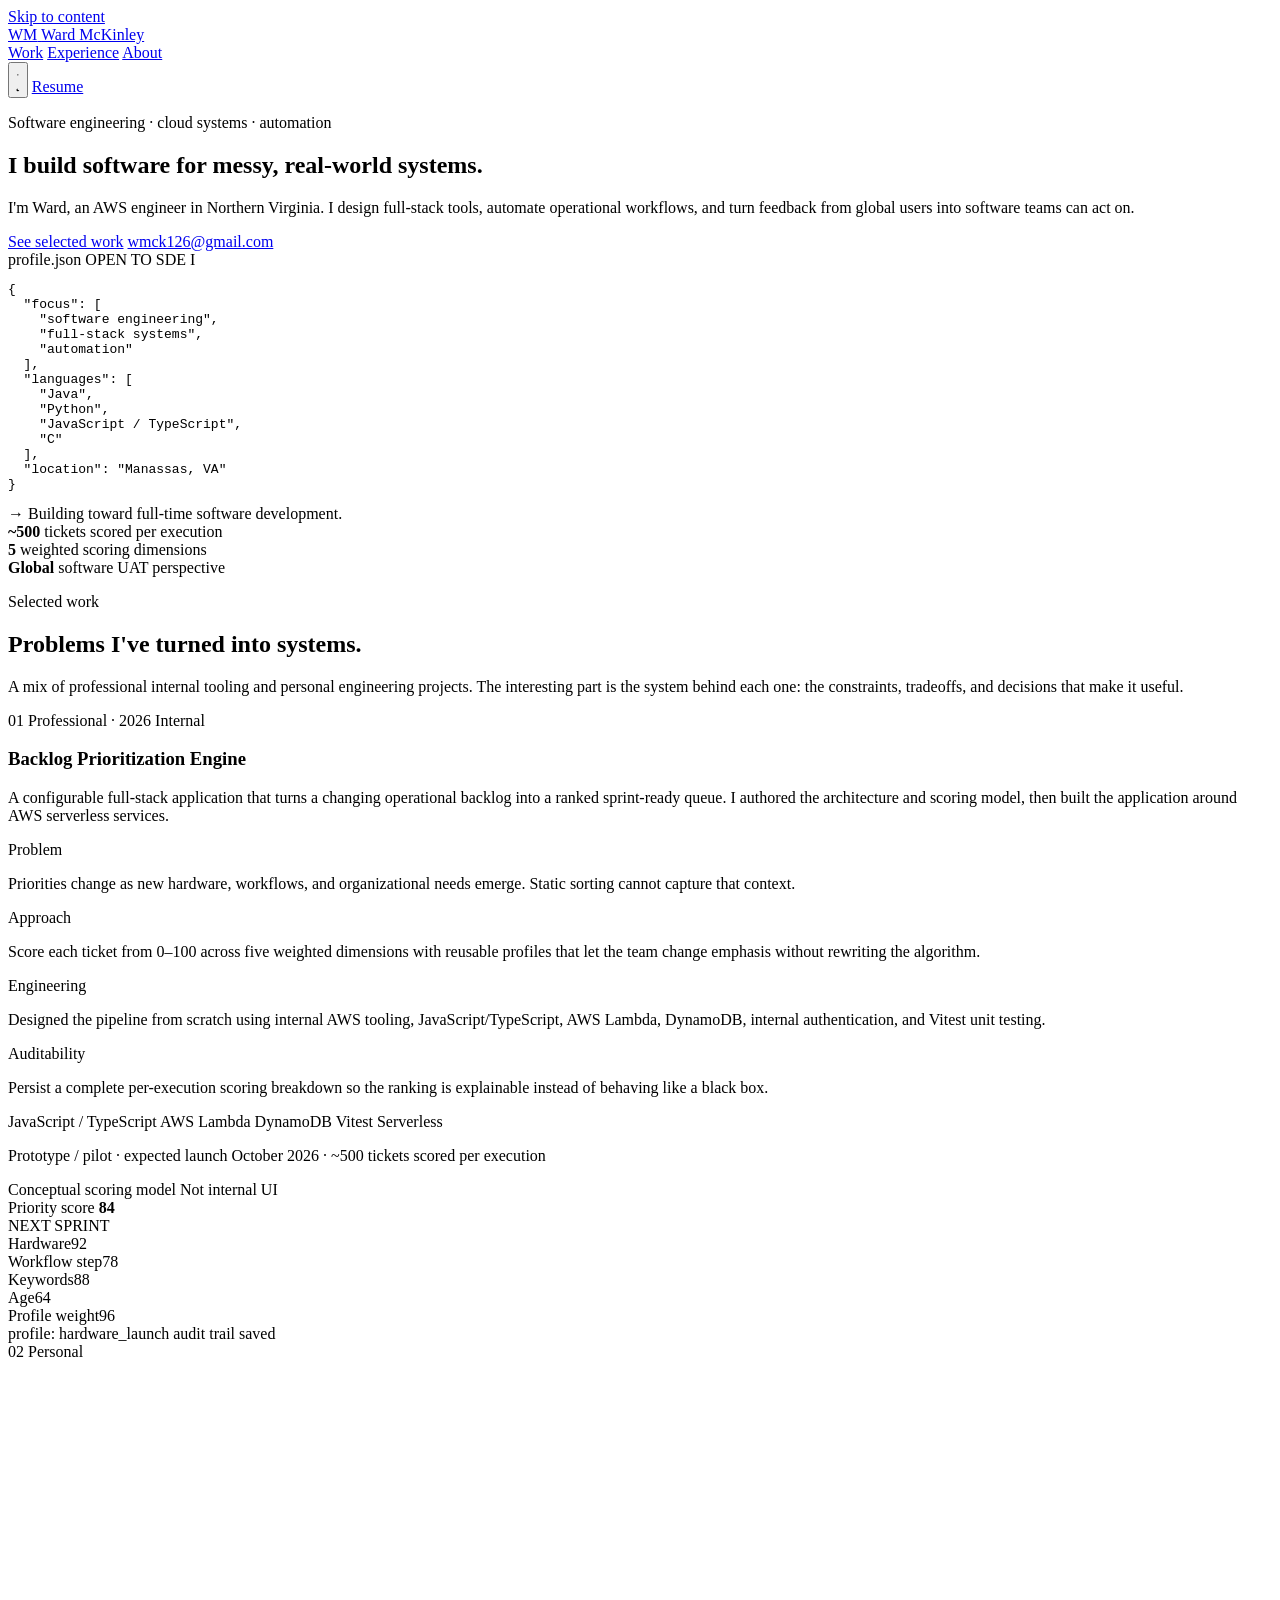
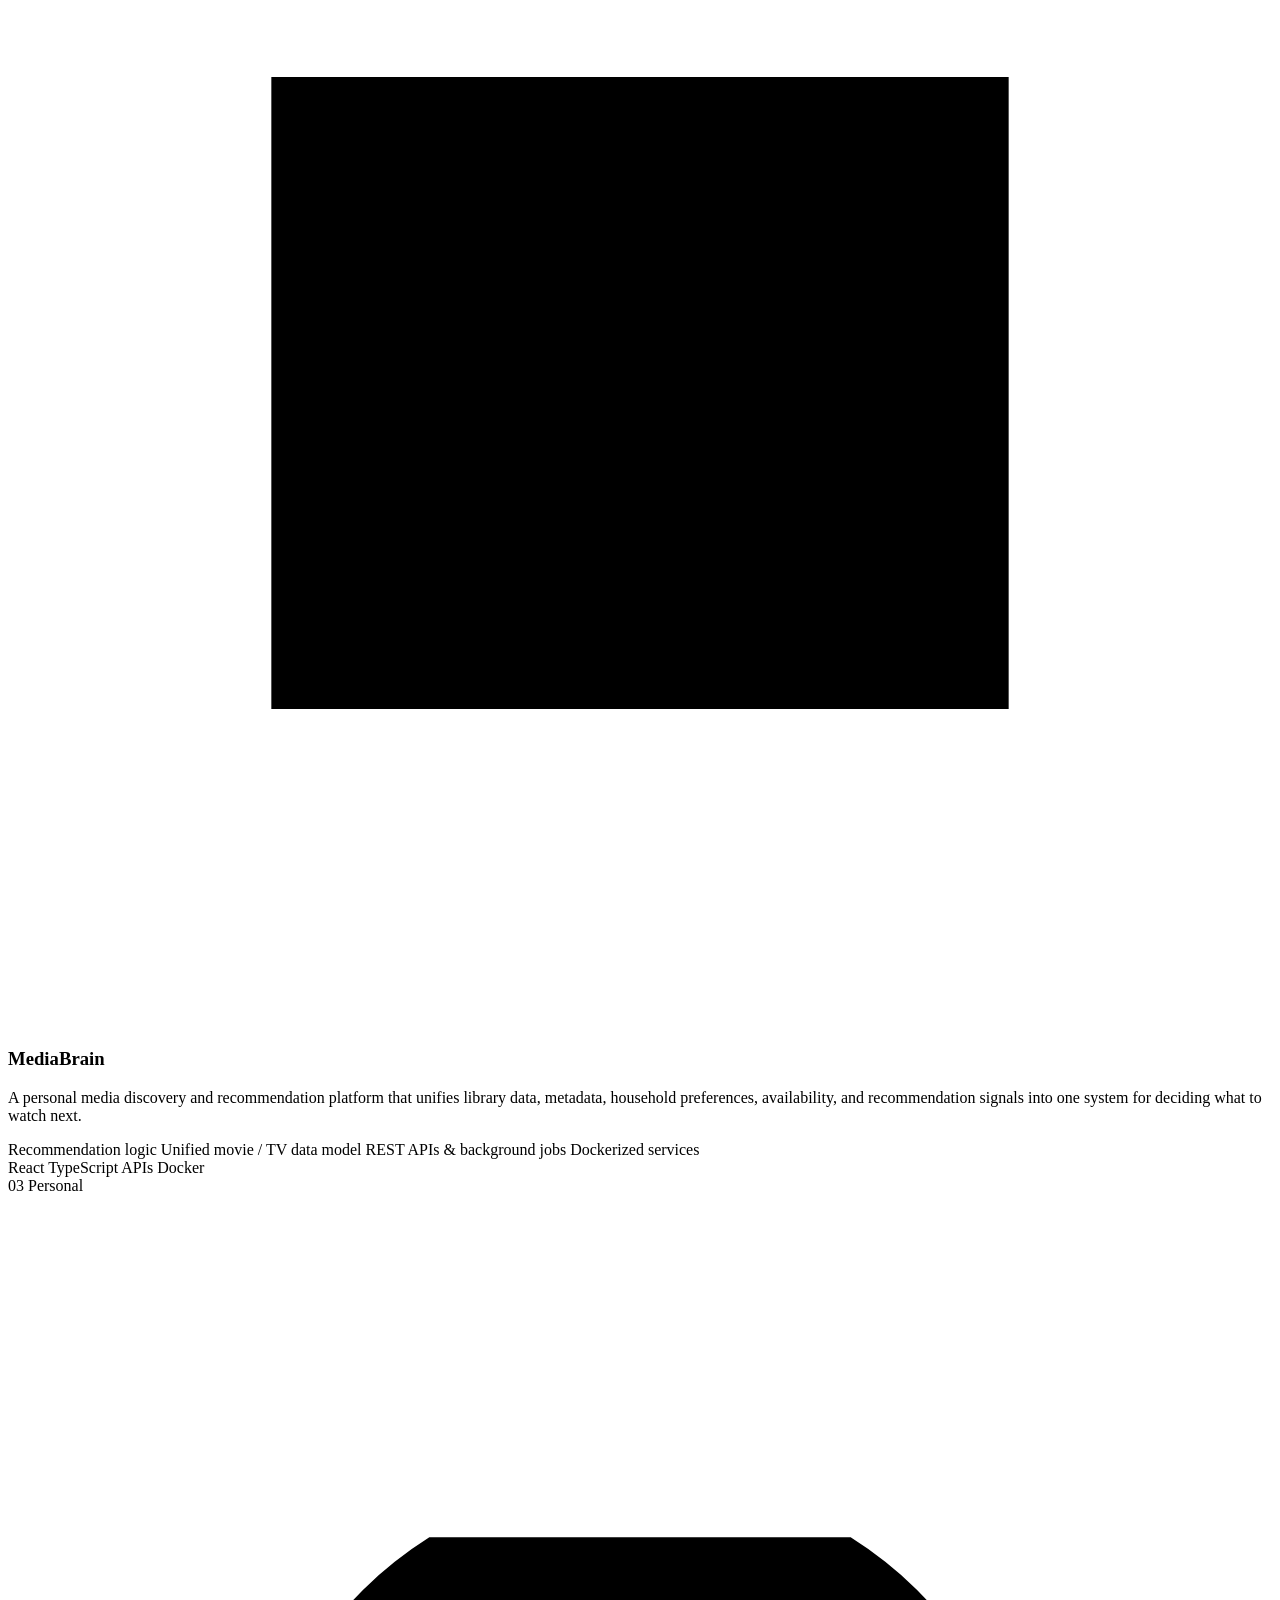
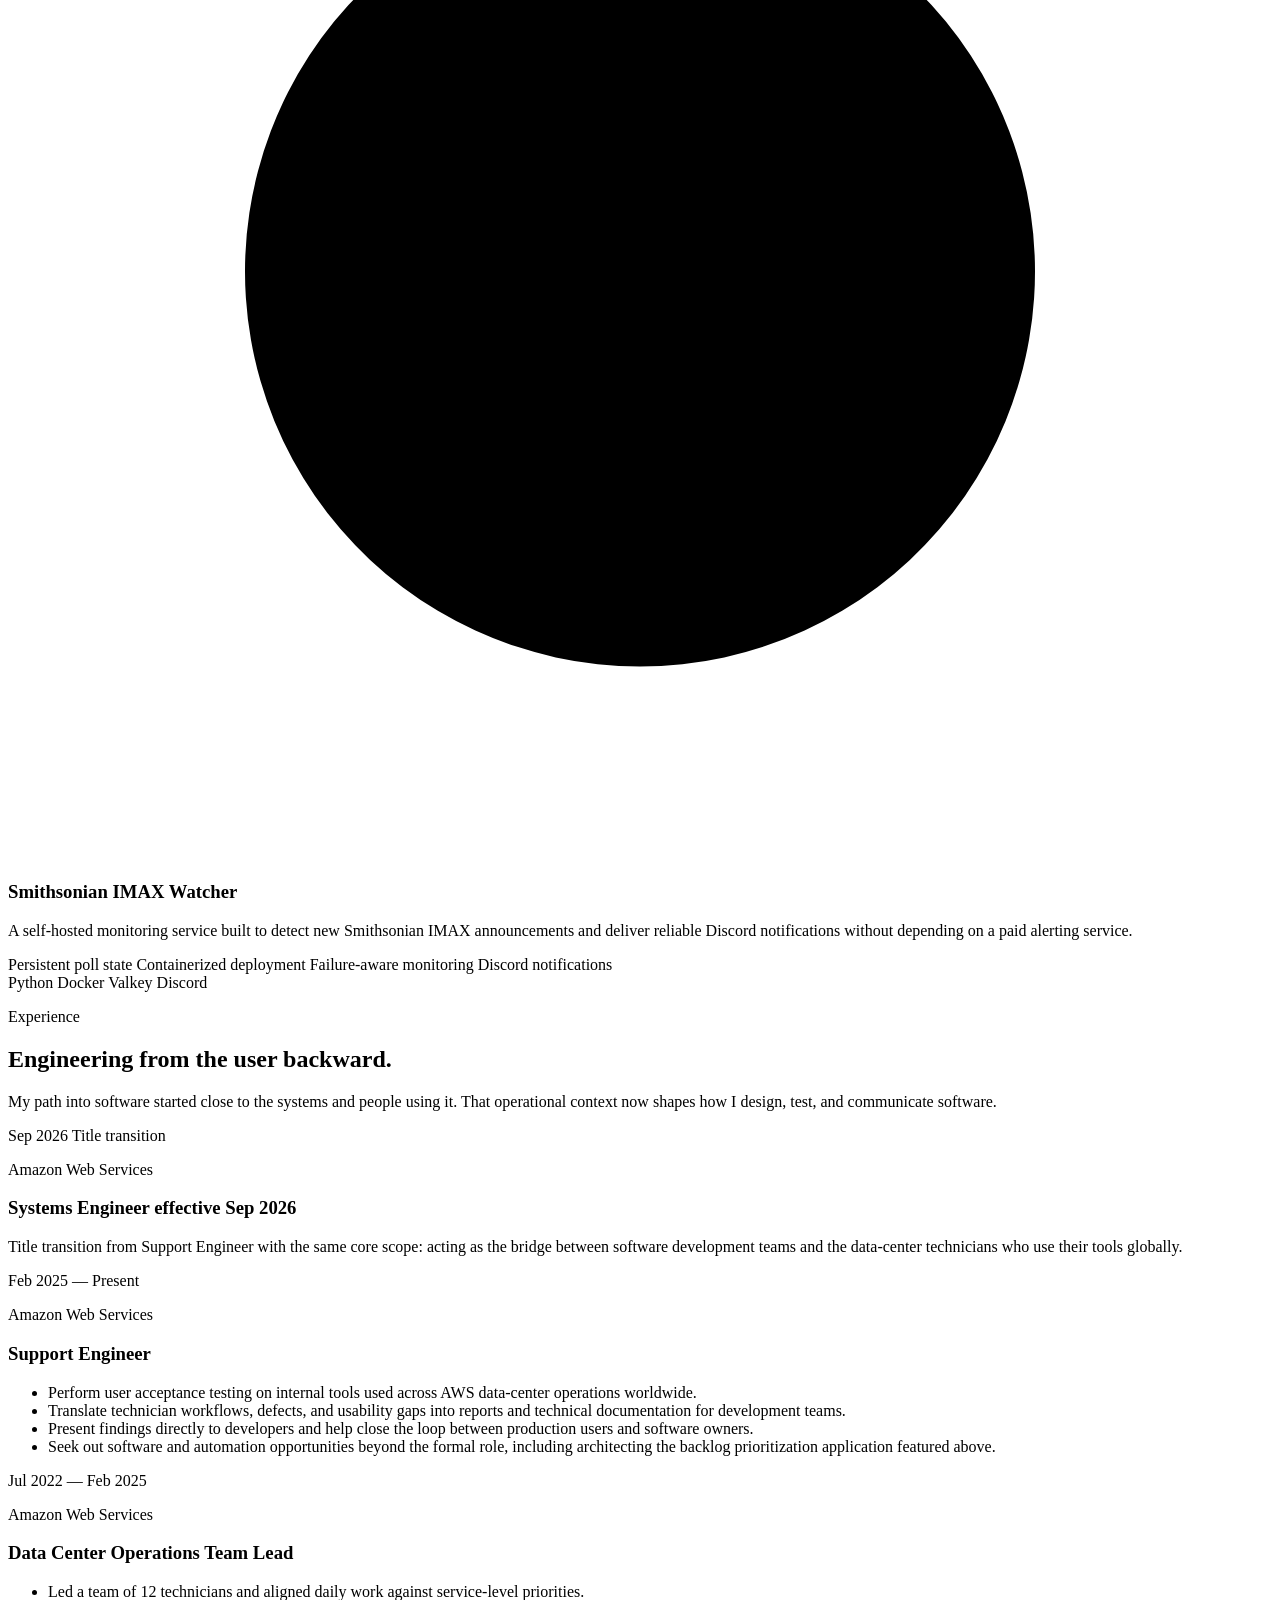
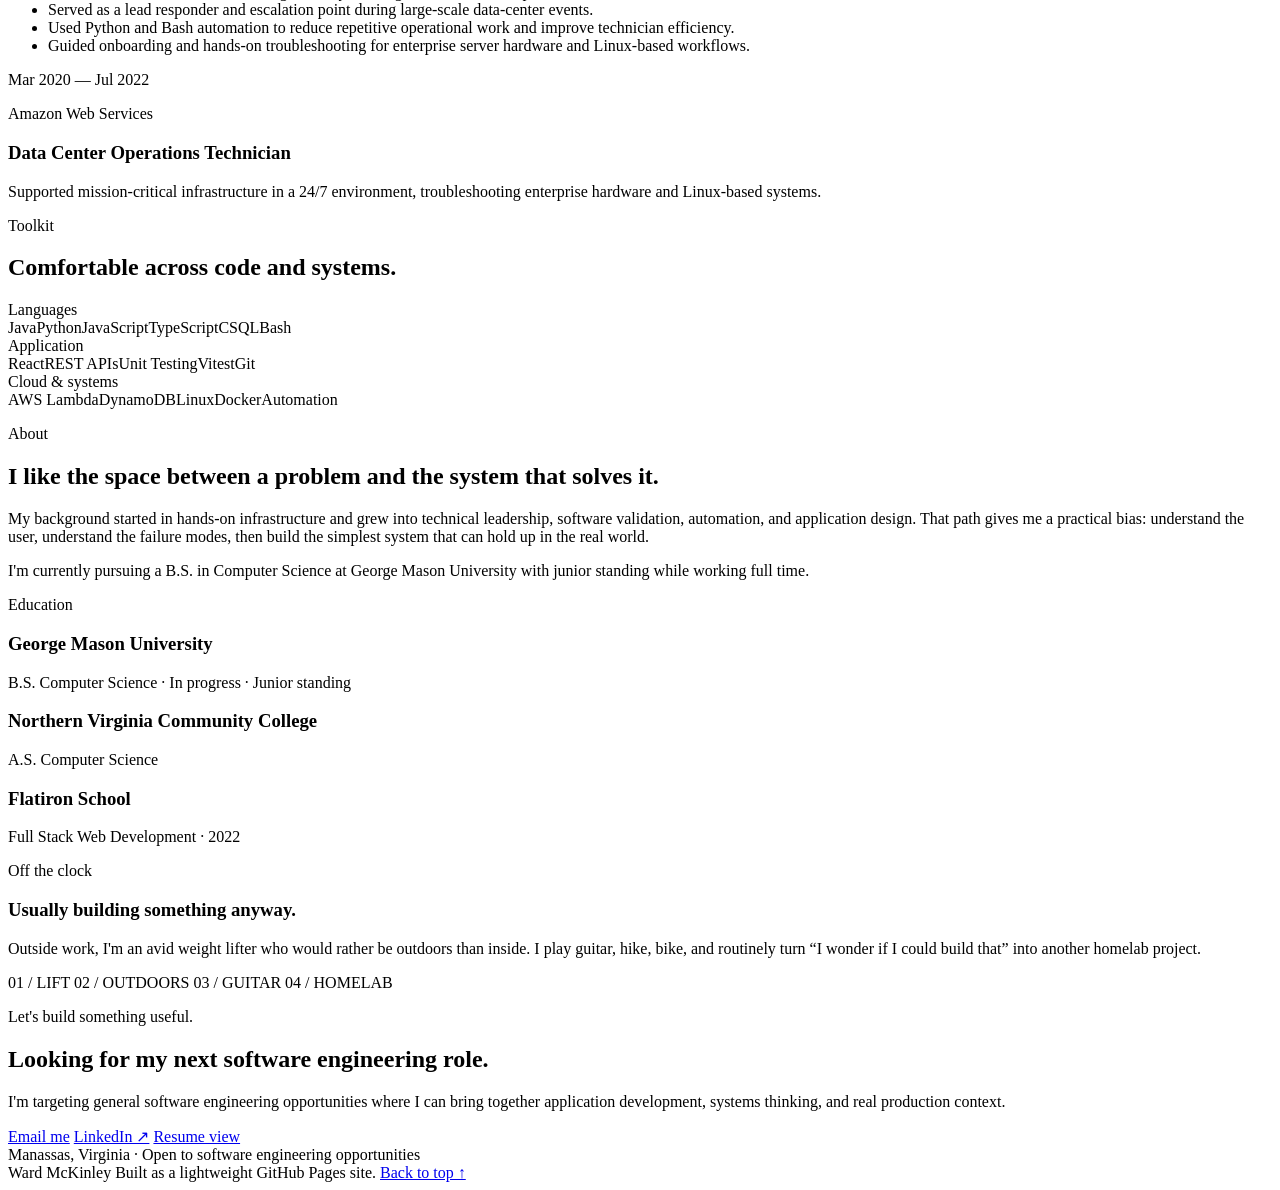
==== commit c420e9f1: "Add files via upload" ====
--- a/index.html
+++ b/index.html
@@ -1,398 +1,422 @@
-<!DOCTYPE HTML>
-<!--
-	Dimension by HTML5 UP
-	html5up.net | @ajlkn
-	Free for personal and commercial use under the CCA 3.0 license (html5up.net/license)
--->
-<html>
-	<head>
-		<title>Ward McKinley</title>
-		<meta charset="utf-8" />
-		<meta name="viewport" content="width=device-width, initial-scale=1, user-scalable=no" />
-		<link rel="stylesheet" href="assets/css/main.css" />
-		<noscript><link rel="stylesheet" href="assets/css/noscript.css" /></noscript>
-	</head>
-	<body class="is-preload">
-
-		<!-- Wrapper -->
-			<div id="wrapper">
-
-				<!-- Header -->
-					<header id="header">
-						<div class="logo">
-							<span class="icon fa-gem"></span>
-						</div>
-						<div class="content">
-							<div class="inner">
-								<h1>Ward McKinley</h1>
-								<p>Hello! I am a highly motivated and creative full stack software engineer <br>
-									seeking a challenging and rewarding opportunity to use and grow my coding skills.</p>
-							</div>
-						</div>
-						<nav>
-							<ul>
-								<li><a href="#intro">Intro</a></li>
-								<li><a href="#work">Experience</a></li>
-								<li><a href="#about">Projects</a></li>
-								<li><a href="#contact">Contact</a></li>
-								<!-- <li><a href="#elements">Elements</a></li> -->
-							</ul>
-						</nav>
-					</header>
-
-				<!-- Main -->
-					<div id="main">
-
-						<!-- Intro -->
-							<article id="intro">
-								<h2 class="major">Intro</h2>
-								<span class="image main"><img src="images/tri-pic.jpg" alt="" /></span>
-								<p>I have 2.5 years of data center experience climbing from a Contractor to a Lead position and am looking to transition to a software developer role. I recently graduated from FlatIron School completing their Web Developer class where I gained proficiency in JavaScript, React, HTML, CSS, and Ruby on Rails. I am looking for a full-stack or front-end position and am very motivated to continue working on passion projects related to fitness.  By the way, check out my <a href="https://github.com/wmck126">recent projects</a>.</p>
-								<p>Some of my hobbies include hosting gaming servers for me and my friends to use, as well as always looking to increase the scalability/volume of a shared media server. I also have a very big passion for fitness, which led me to competing in triathlons and endurance races. During this offseason, I am training to complete my first Olympic distance hopefully come Summer of 2023!
-								</p>
-							</article>
-
-						<!-- Work -->
-							<article id="work">
-								<h2 class="major">Experience</h2>
-								<h4>FlatIron School</h4>
-								<ul>
-									<li>Attended an intensive software bootcamp which covers major full-stack languages including: HTML, CSS, JS, React, Ruby, Rails, SQL</li>
-									<li>Created several full stack applications utilizing languages learned during course</li>
-								</ul>
-								<br>
-								<h4>Data Center Operations Team Lead</h4>
-								<h5>AWS 03/2020 - Present</h5>
-								<ul>
-									<li>Lead a team of technicians to align priorities with customer needs</li>
-									<li>Possess Computer Hardware experience including work on the following platforms: HP, Dell, ZT, Foxconn, Super Micro, SGI
-									</li>
-									<li>Work on a 24/7 oncall rotation, utilizing a ticketing system to triage priority tasks</li>
-									<li>Train new hires on enterprise hardware and provide instruction on how to diagnose/resolve ticket issues
-									</li>
-								</ul>
-								</article>
-
-						<!-- Projects -->
-							<article id="about">
-								<h2 class="major">Projects</h2>
-								<h4 >Mealit</h4>
-								<ul>
-								<li>A macro counting application that calculates your daily intake goals based off your activity levels.</li>
-								<li>Javascript, React, Ruby on Rails</li>
-								<li>Deployed with Heroku: <a href="mealitmacros.herokuapp.com/">link</a></li>
-								<li><a href="https://github.com/wmck126/MealItMacro">Github</a></li>
-							</ul>
-							<br>
-							<h4>Fitness Tracker</h4>
-							<ul>
-								<li>Provides a basic assortment of workouts with the ability to track which workouts have been completed.</li>
-								<li>Javascript, React, Custom CSS</li>
-								<li><a href="https://github.com/wmck126/fitness-tracker">Github</a></li>
-							</ul>
-							<br>
-							<h4>Pokedex</h4>
-							<ul>
-								<li>Full stack application for creating a collection of pokemon and associated trainers + gyms</li>
-								<li>Built an API utilizing Active Record and Sinatra to support a React frontend</li>
-								<li><a href="https://github.com/wmck126/Pokedex">Github</a></li>
-							</ul>
-
-							</article>
-
-						<!-- Contact -->
-							<article id="contact">
-								<h2 class="major">Contact</h2>
-								<form 
-								action="https://getform.io/f/753b1183-75d5-4c2f-b076-febabc83aa70"
-								method="POST">
-									<div class="fields">
-										<div class="field half">
-											<label for="name">Name</label>
-											<input type="text" name="name" id="name" />
-										</div>
-										<div class="field half">
-											<label for="email">Email</label>
-											<input type="text" name="email" id="email" />
-										</div>
-										<div class="field">
-											<label for="message">Message</label>
-											<textarea name="message" id="message" rows="4"></textarea>
-										</div>
-									</div>
-									<ul class="actions">
-										<li><input type="submit" value="Send Message" class="primary" /></li>
-										<li><input type="reset" value="Reset" /></li>
-									</ul>
-								</form>
-								<ul class="icons">
-									<li><a href="https://www.linkedin.com/in/ward-mckinley/" class="icon brands fa-linkedin"><span class="label">Twitter</span></a></li>
-									<li><a href="www.facebook.com/ward.mckinley" class="icon brands fa-facebook-f"><span class="label">Facebook</span></a></li>
-									<li><a href="#" class="icon brands fa-instagram"><span class="label">Instagram</span></a></li>
-									<li><a href="https://github.com/wmck126" class="icon brands fa-github"><span class="label">GitHub</span></a></li>
-								</ul>
-							</article>
-
-						<!-- Elements -->
-							<article id="elements">
-								<h2 class="major">Elements</h2>
-
-								<section>
-									<h3 class="major">Text</h3>
-									<p>This is <b>bold</b> and this is <strong>strong</strong>. This is <i>italic</i> and this is <em>emphasized</em>.
-									This is <sup>superscript</sup> text and this is <sub>subscript</sub> text.
-									This is <u>underlined</u> and this is code: <code>for (;;) { ... }</code>. Finally, <a href="#">this is a link</a>.</p>
-									<hr />
-									<h2>Heading Level 2</h2>
-									<h3>Heading Level 3</h3>
-									<h4>Heading Level 4</h4>
-									<h5>Heading Level 5</h5>
-									<h6>Heading Level 6</h6>
-									<hr />
-									<h4>Blockquote</h4>
-									<blockquote>Fringilla nisl. Donec accumsan interdum nisi, quis tincidunt felis sagittis eget tempus euismod. Vestibulum ante ipsum primis in faucibus vestibulum. Blandit adipiscing eu felis iaculis volutpat ac adipiscing accumsan faucibus. Vestibulum ante ipsum primis in faucibus lorem ipsum dolor sit amet nullam adipiscing eu felis.</blockquote>
-									<h4>Preformatted</h4>
-									<pre><code>i = 0;
-
-while (!deck.isInOrder()) {
-    print 'Iteration ' + i;
-    deck.shuffle();
-    i++;
-}
-
-print 'It took ' + i + ' iterations to sort the deck.';</code></pre>
-								</section>
-
-								<section>
-									<h3 class="major">Lists</h3>
-
-									<h4>Unordered</h4>
-									<ul>
-										<li>Dolor pulvinar etiam.</li>
-										<li>Sagittis adipiscing.</li>
-										<li>Felis enim feugiat.</li>
-									</ul>
-
-									<h4>Alternate</h4>
-									<ul class="alt">
-										<li>Dolor pulvinar etiam.</li>
-										<li>Sagittis adipiscing.</li>
-										<li>Felis enim feugiat.</li>
-									</ul>
-
-									<h4>Ordered</h4>
-									<ol>
-										<li>Dolor pulvinar etiam.</li>
-										<li>Etiam vel felis viverra.</li>
-										<li>Felis enim feugiat.</li>
-										<li>Dolor pulvinar etiam.</li>
-										<li>Etiam vel felis lorem.</li>
-										<li>Felis enim et feugiat.</li>
-									</ol>
-									<h4>Icons</h4>
-									<ul class="icons">
-										<li><a href="#" class="icon brands fa-twitter"><span class="label">Twitter</span></a></li>
-										<li><a href="#" class="icon brands fa-facebook-f"><span class="label">Facebook</span></a></li>
-										<li><a href="#" class="icon brands fa-instagram"><span class="label">Instagram</span></a></li>
-										<li><a href="#" class="icon brands fa-github"><span class="label">Github</span></a></li>
-									</ul>
-
-									<h4>Actions</h4>
-									<ul class="actions">
-										<li><a href="#" class="button primary">Default</a></li>
-										<li><a href="#" class="button">Default</a></li>
-									</ul>
-									<ul class="actions stacked">
-										<li><a href="#" class="button primary">Default</a></li>
-										<li><a href="#" class="button">Default</a></li>
-									</ul>
-								</section>
-
-								<section>
-									<h3 class="major">Table</h3>
-									<h4>Default</h4>
-									<div class="table-wrapper">
-										<table>
-											<thead>
-												<tr>
-													<th>Name</th>
-													<th>Description</th>
-													<th>Price</th>
-												</tr>
-											</thead>
-											<tbody>
-												<tr>
-													<td>Item One</td>
-													<td>Ante turpis integer aliquet porttitor.</td>
-													<td>29.99</td>
-												</tr>
-												<tr>
-													<td>Item Two</td>
-													<td>Vis ac commodo adipiscing arcu aliquet.</td>
-													<td>19.99</td>
-												</tr>
-												<tr>
-													<td>Item Three</td>
-													<td> Morbi faucibus arcu accumsan lorem.</td>
-													<td>29.99</td>
-												</tr>
-												<tr>
-													<td>Item Four</td>
-													<td>Vitae integer tempus condimentum.</td>
-													<td>19.99</td>
-												</tr>
-												<tr>
-													<td>Item Five</td>
-													<td>Ante turpis integer aliquet porttitor.</td>
-													<td>29.99</td>
-												</tr>
-											</tbody>
-											<tfoot>
-												<tr>
-													<td colspan="2"></td>
-													<td>100.00</td>
-												</tr>
-											</tfoot>
-										</table>
-									</div>
-
-									<h4>Alternate</h4>
-									<div class="table-wrapper">
-										<table class="alt">
-											<thead>
-												<tr>
-													<th>Name</th>
-													<th>Description</th>
-													<th>Price</th>
-												</tr>
-											</thead>
-											<tbody>
-												<tr>
-													<td>Item One</td>
-													<td>Ante turpis integer aliquet porttitor.</td>
-													<td>29.99</td>
-												</tr>
-												<tr>
-													<td>Item Two</td>
-													<td>Vis ac commodo adipiscing arcu aliquet.</td>
-													<td>19.99</td>
-												</tr>
-												<tr>
-													<td>Item Three</td>
-													<td> Morbi faucibus arcu accumsan lorem.</td>
-													<td>29.99</td>
-												</tr>
-												<tr>
-													<td>Item Four</td>
-													<td>Vitae integer tempus condimentum.</td>
-													<td>19.99</td>
-												</tr>
-												<tr>
-													<td>Item Five</td>
-													<td>Ante turpis integer aliquet porttitor.</td>
-													<td>29.99</td>
-												</tr>
-											</tbody>
-											<tfoot>
-												<tr>
-													<td colspan="2"></td>
-													<td>100.00</td>
-												</tr>
-											</tfoot>
-										</table>
-									</div>
-								</section>
-
-								<section>
-									<h3 class="major">Buttons</h3>
-									<ul class="actions">
-										<li><a href="#" class="button primary">Primary</a></li>
-										<li><a href="#" class="button">Default</a></li>
-									</ul>
-									<ul class="actions">
-										<li><a href="#" class="button">Default</a></li>
-										<li><a href="#" class="button small">Small</a></li>
-									</ul>
-									<ul class="actions">
-										<li><a href="#" class="button primary icon solid fa-download">Icon</a></li>
-										<li><a href="#" class="button icon solid fa-download">Icon</a></li>
-									</ul>
-									<ul class="actions">
-										<li><span class="button primary disabled">Disabled</span></li>
-										<li><span class="button disabled">Disabled</span></li>
-									</ul>
-								</section>
-
-								<section>
-									<h3 class="major">Form</h3>
-									<form method="post" action="#">
-										<div class="fields">
-											<div class="field half">
-												<label for="demo-name">Name</label>
-												<input type="text" name="demo-name" id="demo-name" value="" placeholder="Jane Doe" />
-											</div>
-											<div class="field half">
-												<label for="demo-email">Email</label>
-												<input type="email" name="demo-email" id="demo-email" value="" placeholder="jane@untitled.tld" />
-											</div>
-											<div class="field">
-												<label for="demo-category">Category</label>
-												<select name="demo-category" id="demo-category">
-													<option value="">-</option>
-													<option value="1">Manufacturing</option>
-													<option value="1">Shipping</option>
-													<option value="1">Administration</option>
-													<option value="1">Human Resources</option>
-												</select>
-											</div>
-											<div class="field half">
-												<input type="radio" id="demo-priority-low" name="demo-priority" checked>
-												<label for="demo-priority-low">Low</label>
-											</div>
-											<div class="field half">
-												<input type="radio" id="demo-priority-high" name="demo-priority">
-												<label for="demo-priority-high">High</label>
-											</div>
-											<div class="field half">
-												<input type="checkbox" id="demo-copy" name="demo-copy">
-												<label for="demo-copy">Email me a copy</label>
-											</div>
-											<div class="field half">
-												<input type="checkbox" id="demo-human" name="demo-human" checked>
-												<label for="demo-human">Not a robot</label>
-											</div>
-											<div class="field">
-												<label for="demo-message">Message</label>
-												<textarea name="demo-message" id="demo-message" placeholder="Enter your message" rows="6"></textarea>
-											</div>
-										</div>
-										<ul class="actions">
-											<li><input type="submit" value="Send Message" class="primary" /></li>
-											<li><input type="reset" value="Reset" /></li>
-										</ul>
-									</form>
-								</section>
-
-							</article>
-
-					</div>
-
-				<!-- Footer -->
-					<footer id="footer">
-						<p class="copyright">&copy; Ward McKinley Design: <a href="https://html5up.net">HTML5 UP</a>.</p>
-					</footer>
-
-			</div>
-
-		<!-- BG -->
-			<div id="bg"></div>
-
-		<!-- Scripts -->
-			<script src="assets/js/jquery.min.js"></script>
-			<script src="assets/js/browser.min.js"></script>
-			<script src="assets/js/breakpoints.min.js"></script>
-			<script src="assets/js/util.js"></script>
-			<script src="assets/js/main.js"></script>
-
-	</body>
-</html>
+<!doctype html>
+<html lang="en" data-theme="dark">
+<head>
+  <meta charset="utf-8" />
+  <meta name="viewport" content="width=device-width, initial-scale=1" />
+  <meta name="description" content="Ward McKinley — software engineer focused on full-stack tools, cloud systems, automation, and practical engineering." />
+  <meta name="theme-color" content="#0b0d10" />
+  <title>Ward McKinley — Software Engineer</title>
+  <link rel="stylesheet" href="styles.css" />
+</head>
+<body>
+  <a class="skip-link" href="#main">Skip to content</a>
+
+  <div class="ambient ambient-one" aria-hidden="true"></div>
+  <div class="ambient ambient-two" aria-hidden="true"></div>
+
+  <header class="site-header" id="top">
+    <nav class="nav shell" aria-label="Primary navigation">
+      <a class="brand" href="#top" aria-label="Ward McKinley home">
+        <span class="brand-mark">WM</span>
+        <span class="brand-name">Ward McKinley</span>
+      </a>
+
+      <div class="nav-links">
+        <a href="#work">Work</a>
+        <a href="#experience">Experience</a>
+        <a href="#about">About</a>
+      </div>
+
+      <div class="nav-actions">
+        <button class="icon-button" id="themeToggle" type="button" aria-label="Toggle theme" title="Toggle theme">
+          <svg class="sun-icon" viewBox="0 0 24 24" aria-hidden="true">
+            <circle cx="12" cy="12" r="4"></circle>
+            <path d="M12 2v2M12 20v2M4.93 4.93l1.42 1.42M17.66 17.66l1.41 1.41M2 12h2M20 12h2M4.93 19.07l1.42-1.42M17.66 6.34l1.41-1.41"></path>
+          </svg>
+          <svg class="moon-icon" viewBox="0 0 24 24" aria-hidden="true">
+            <path d="M21 12.8A9 9 0 1 1 11.2 3 7 7 0 0 0 21 12.8Z"></path>
+          </svg>
+        </button>
+        <a class="button button-small button-ghost" href="resume.html">Resume</a>
+      </div>
+    </nav>
+  </header>
+
+  <main id="main">
+    <section class="hero shell">
+      <div class="hero-copy reveal">
+        <p class="eyebrow"><span class="status-dot"></span> Software engineering · cloud systems · automation</p>
+        <h1>I build software for <span>messy, real-world systems.</span></h1>
+        <p class="hero-lede">
+          I'm Ward, an AWS engineer in Northern Virginia. I design full-stack tools, automate operational workflows,
+          and turn feedback from global users into software teams can act on.
+        </p>
+        <div class="hero-actions">
+          <a class="button button-primary" href="#work">See selected work</a>
+          <a class="button button-ghost" href="mailto:wmck126@gmail.com">wmck126@gmail.com</a>
+        </div>
+      </div>
+
+      <div class="hero-panel reveal" aria-label="Engineering profile summary">
+        <div class="panel-topline">
+          <span>profile.json</span>
+          <span class="live-pill">OPEN TO SDE I</span>
+        </div>
+        <pre><code>{
+  <span class="code-key">"focus"</span>: [
+    <span class="code-string">"software engineering"</span>,
+    <span class="code-string">"full-stack systems"</span>,
+    <span class="code-string">"automation"</span>
+  ],
+  <span class="code-key">"languages"</span>: [
+    <span class="code-string">"Java"</span>,
+    <span class="code-string">"Python"</span>,
+    <span class="code-string">"JavaScript / TypeScript"</span>,
+    <span class="code-string">"C"</span>
+  ],
+  <span class="code-key">"location"</span>: <span class="code-string">"Manassas, VA"</span>
+}</code></pre>
+        <div class="terminal-line">
+          <span class="prompt">→</span>
+          <span>Building toward full-time software development.</span>
+        </div>
+      </div>
+    </section>
+
+    <section class="metrics shell reveal" aria-label="Selected engineering highlights">
+      <article class="metric">
+        <strong>~500</strong>
+        <span>tickets scored per execution</span>
+      </article>
+      <article class="metric">
+        <strong>5</strong>
+        <span>weighted scoring dimensions</span>
+      </article>
+      <article class="metric">
+        <strong>Global</strong>
+        <span>software UAT perspective</span>
+      </article>
+    </section>
+
+    <section class="section shell" id="work">
+      <div class="section-heading reveal">
+        <p class="eyebrow">Selected work</p>
+        <h2>Problems I've turned into systems.</h2>
+        <p>
+          A mix of professional internal tooling and personal engineering projects. The interesting part is the system behind each one:
+          the constraints, tradeoffs, and decisions that make it useful.
+        </p>
+      </div>
+
+      <article class="project project-featured reveal">
+        <div class="project-copy">
+          <div class="project-meta">
+            <span>01</span>
+            <span>Professional · 2026</span>
+            <span class="badge badge-private">Internal</span>
+          </div>
+          <h3>Backlog Prioritization Engine</h3>
+          <p class="project-summary">
+            A configurable full-stack application that turns a changing operational backlog into a ranked sprint-ready queue.
+            I authored the architecture and scoring model, then built the application around AWS serverless services.
+          </p>
+
+          <div class="project-details">
+            <div>
+              <span class="detail-label">Problem</span>
+              <p>Priorities change as new hardware, workflows, and organizational needs emerge. Static sorting cannot capture that context.</p>
+            </div>
+            <div>
+              <span class="detail-label">Approach</span>
+              <p>Score each ticket from 0–100 across five weighted dimensions with reusable profiles that let the team change emphasis without rewriting the algorithm.</p>
+            </div>
+            <div>
+              <span class="detail-label">Engineering</span>
+              <p>Designed the pipeline from scratch using internal AWS tooling, JavaScript/TypeScript, AWS Lambda, DynamoDB, internal authentication, and Vitest unit testing.</p>
+            </div>
+            <div>
+              <span class="detail-label">Auditability</span>
+              <p>Persist a complete per-execution scoring breakdown so the ranking is explainable instead of behaving like a black box.</p>
+            </div>
+          </div>
+
+          <div class="stack" aria-label="Project technologies">
+            <span>JavaScript / TypeScript</span>
+            <span>AWS Lambda</span>
+            <span>DynamoDB</span>
+            <span>Vitest</span>
+            <span>Serverless</span>
+          </div>
+          <p class="project-note">Prototype / pilot · expected launch October 2026 · ~500 tickets scored per execution</p>
+        </div>
+
+        <div class="project-visual scoring-demo" aria-label="Conceptual scoring visualization — not an internal application screenshot">
+          <div class="visual-caption">
+            <span>Conceptual scoring model</span>
+            <span>Not internal UI</span>
+          </div>
+          <div class="score-card">
+            <div class="score-head">
+              <div>
+                <span class="muted">Priority score</span>
+                <strong>84</strong>
+              </div>
+              <span class="score-badge">NEXT SPRINT</span>
+            </div>
+            <div class="score-bars">
+              <div class="score-row">
+                <div><span>Hardware</span><span>92</span></div>
+                <div class="bar"><i style="--value:92%"></i></div>
+              </div>
+              <div class="score-row">
+                <div><span>Workflow step</span><span>78</span></div>
+                <div class="bar"><i style="--value:78%"></i></div>
+              </div>
+              <div class="score-row">
+                <div><span>Keywords</span><span>88</span></div>
+                <div class="bar"><i style="--value:88%"></i></div>
+              </div>
+              <div class="score-row">
+                <div><span>Age</span><span>64</span></div>
+                <div class="bar"><i style="--value:64%"></i></div>
+              </div>
+              <div class="score-row">
+                <div><span>Profile weight</span><span>96</span></div>
+                <div class="bar"><i style="--value:96%"></i></div>
+              </div>
+            </div>
+            <div class="score-footer">
+              <span>profile: hardware_launch</span>
+              <span>audit trail saved</span>
+            </div>
+          </div>
+        </div>
+      </article>
+
+      <div class="project-grid">
+        <article class="project-card reveal">
+          <div class="project-meta">
+            <span>02</span>
+            <span>Personal</span>
+          </div>
+          <div class="project-icon" aria-hidden="true">
+            <svg viewBox="0 0 48 48"><path d="M10 12h28v24H10z"></path><path d="m20 18 11 6-11 6z"></path><path d="M15 8h18"></path></svg>
+          </div>
+          <h3>MediaBrain</h3>
+          <p>
+            A personal media discovery and recommendation platform that unifies library data, metadata, household preferences,
+            availability, and recommendation signals into one system for deciding what to watch next.
+          </p>
+          <div class="project-mini-list">
+            <span>Recommendation logic</span>
+            <span>Unified movie / TV data model</span>
+            <span>REST APIs & background jobs</span>
+            <span>Dockerized services</span>
+          </div>
+          <div class="stack">
+            <span>React</span>
+            <span>TypeScript</span>
+            <span>APIs</span>
+            <span>Docker</span>
+          </div>
+        </article>
+
+        <article class="project-card reveal">
+          <div class="project-meta">
+            <span>03</span>
+            <span>Personal</span>
+          </div>
+          <div class="project-icon" aria-hidden="true">
+            <svg viewBox="0 0 48 48"><path d="M24 8v8"></path><path d="M16 13a15 15 0 1 0 16 0"></path><path d="M14 29h20"></path><path d="M18 23h12"></path></svg>
+          </div>
+          <h3>Smithsonian IMAX Watcher</h3>
+          <p>
+            A self-hosted monitoring service built to detect new Smithsonian IMAX announcements and deliver reliable Discord notifications
+            without depending on a paid alerting service.
+          </p>
+          <div class="project-mini-list">
+            <span>Persistent poll state</span>
+            <span>Containerized deployment</span>
+            <span>Failure-aware monitoring</span>
+            <span>Discord notifications</span>
+          </div>
+          <div class="stack">
+            <span>Python</span>
+            <span>Docker</span>
+            <span>Valkey</span>
+            <span>Discord</span>
+          </div>
+        </article>
+      </div>
+    </section>
+
+    <section class="section shell" id="experience">
+      <div class="section-heading reveal">
+        <p class="eyebrow">Experience</p>
+        <h2>Engineering from the user backward.</h2>
+        <p>
+          My path into software started close to the systems and people using it. That operational context now shapes how I design,
+          test, and communicate software.
+        </p>
+      </div>
+
+      <div class="timeline">
+        <article class="timeline-item reveal">
+          <div class="timeline-date">
+            <span>Sep 2026</span>
+            <span>Title transition</span>
+          </div>
+          <div class="timeline-body">
+            <p class="company">Amazon Web Services</p>
+            <h3>Systems Engineer <span class="future-label">effective Sep 2026</span></h3>
+            <p>
+              Title transition from Support Engineer with the same core scope: acting as the bridge between software development teams
+              and the data-center technicians who use their tools globally.
+            </p>
+          </div>
+        </article>
+
+        <article class="timeline-item reveal">
+          <div class="timeline-date">
+            <span>Feb 2025 — Present</span>
+          </div>
+          <div class="timeline-body">
+            <p class="company">Amazon Web Services</p>
+            <h3>Support Engineer</h3>
+            <ul>
+              <li>Perform user acceptance testing on internal tools used across AWS data-center operations worldwide.</li>
+              <li>Translate technician workflows, defects, and usability gaps into reports and technical documentation for development teams.</li>
+              <li>Present findings directly to developers and help close the loop between production users and software owners.</li>
+              <li>Seek out software and automation opportunities beyond the formal role, including architecting the backlog prioritization application featured above.</li>
+            </ul>
+          </div>
+        </article>
+
+        <article class="timeline-item reveal">
+          <div class="timeline-date">
+            <span>Jul 2022 — Feb 2025</span>
+          </div>
+          <div class="timeline-body">
+            <p class="company">Amazon Web Services</p>
+            <h3>Data Center Operations Team Lead</h3>
+            <ul>
+              <li>Led a team of 12 technicians and aligned daily work against service-level priorities.</li>
+              <li>Served as a lead responder and escalation point during large-scale data-center events.</li>
+              <li>Used Python and Bash automation to reduce repetitive operational work and improve technician efficiency.</li>
+              <li>Guided onboarding and hands-on troubleshooting for enterprise server hardware and Linux-based workflows.</li>
+            </ul>
+          </div>
+        </article>
+
+        <article class="timeline-item timeline-compact reveal">
+          <div class="timeline-date">
+            <span>Mar 2020 — Jul 2022</span>
+          </div>
+          <div class="timeline-body">
+            <p class="company">Amazon Web Services</p>
+            <h3>Data Center Operations Technician</h3>
+            <p>Supported mission-critical infrastructure in a 24/7 environment, troubleshooting enterprise hardware and Linux-based systems.</p>
+          </div>
+        </article>
+      </div>
+    </section>
+
+    <section class="section shell toolkit-section">
+      <div class="section-heading reveal">
+        <p class="eyebrow">Toolkit</p>
+        <h2>Comfortable across code and systems.</h2>
+      </div>
+
+      <div class="toolkit-grid reveal">
+        <div class="tool-group">
+          <span class="detail-label">Languages</span>
+          <div class="tool-list">
+            <span>Java</span><span>Python</span><span>JavaScript</span><span>TypeScript</span><span>C</span><span>SQL</span><span>Bash</span>
+          </div>
+        </div>
+        <div class="tool-group">
+          <span class="detail-label">Application</span>
+          <div class="tool-list">
+            <span>React</span><span>REST APIs</span><span>Unit Testing</span><span>Vitest</span><span>Git</span>
+          </div>
+        </div>
+        <div class="tool-group">
+          <span class="detail-label">Cloud & systems</span>
+          <div class="tool-list">
+            <span>AWS Lambda</span><span>DynamoDB</span><span>Linux</span><span>Docker</span><span>Automation</span>
+          </div>
+        </div>
+      </div>
+    </section>
+
+    <section class="section shell split-section" id="about">
+      <div class="about-copy reveal">
+        <p class="eyebrow">About</p>
+        <h2>I like the space between a problem and the system that solves it.</h2>
+        <p>
+          My background started in hands-on infrastructure and grew into technical leadership, software validation, automation,
+          and application design. That path gives me a practical bias: understand the user, understand the failure modes, then build
+          the simplest system that can hold up in the real world.
+        </p>
+        <p>
+          I'm currently pursuing a B.S. in Computer Science at George Mason University with junior standing while working full time.
+        </p>
+
+        <div class="education">
+          <div>
+            <span class="detail-label">Education</span>
+            <h3>George Mason University</h3>
+            <p>B.S. Computer Science · In progress · Junior standing</p>
+          </div>
+          <div>
+            <h3>Northern Virginia Community College</h3>
+            <p>A.S. Computer Science</p>
+          </div>
+          <div>
+            <h3>Flatiron School</h3>
+            <p>Full Stack Web Development · 2022</p>
+          </div>
+        </div>
+      </div>
+
+      <aside class="off-clock reveal">
+        <p class="eyebrow">Off the clock</p>
+        <h3>Usually building something anyway.</h3>
+        <p>
+          Outside work, I'm an avid weight lifter who would rather be outdoors than inside. I play guitar, hike, bike,
+          and routinely turn “I wonder if I could build that” into another homelab project.
+        </p>
+        <div class="off-clock-grid" aria-hidden="true">
+          <span>01 / LIFT</span>
+          <span>02 / OUTDOORS</span>
+          <span>03 / GUITAR</span>
+          <span>04 / HOMELAB</span>
+        </div>
+      </aside>
+    </section>
+
+    <section class="contact shell reveal" id="contact">
+      <p class="eyebrow">Let's build something useful.</p>
+      <h2>Looking for my next software engineering role.</h2>
+      <p>
+        I'm targeting general software engineering opportunities where I can bring together application development,
+        systems thinking, and real production context.
+      </p>
+      <div class="contact-actions">
+        <a class="button button-primary" href="mailto:wmck126@gmail.com">Email me</a>
+        <a class="button button-ghost" href="https://www.linkedin.com/in/ward-mckinley/" target="_blank" rel="noreferrer">LinkedIn ↗</a>
+        <a class="button button-ghost" href="resume.html">Resume view</a>
+      </div>
+      <div class="location-line">Manassas, Virginia · Open to software engineering opportunities</div>
+    </section>
+  </main>
+
+  <footer class="footer shell">
+    <span>Ward McKinley</span>
+    <span>Built as a lightweight GitHub Pages site.</span>
+    <a href="#top">Back to top ↑</a>
+  </footer>
+
+  <script src="script.js"></script>
+</body>
+</html>
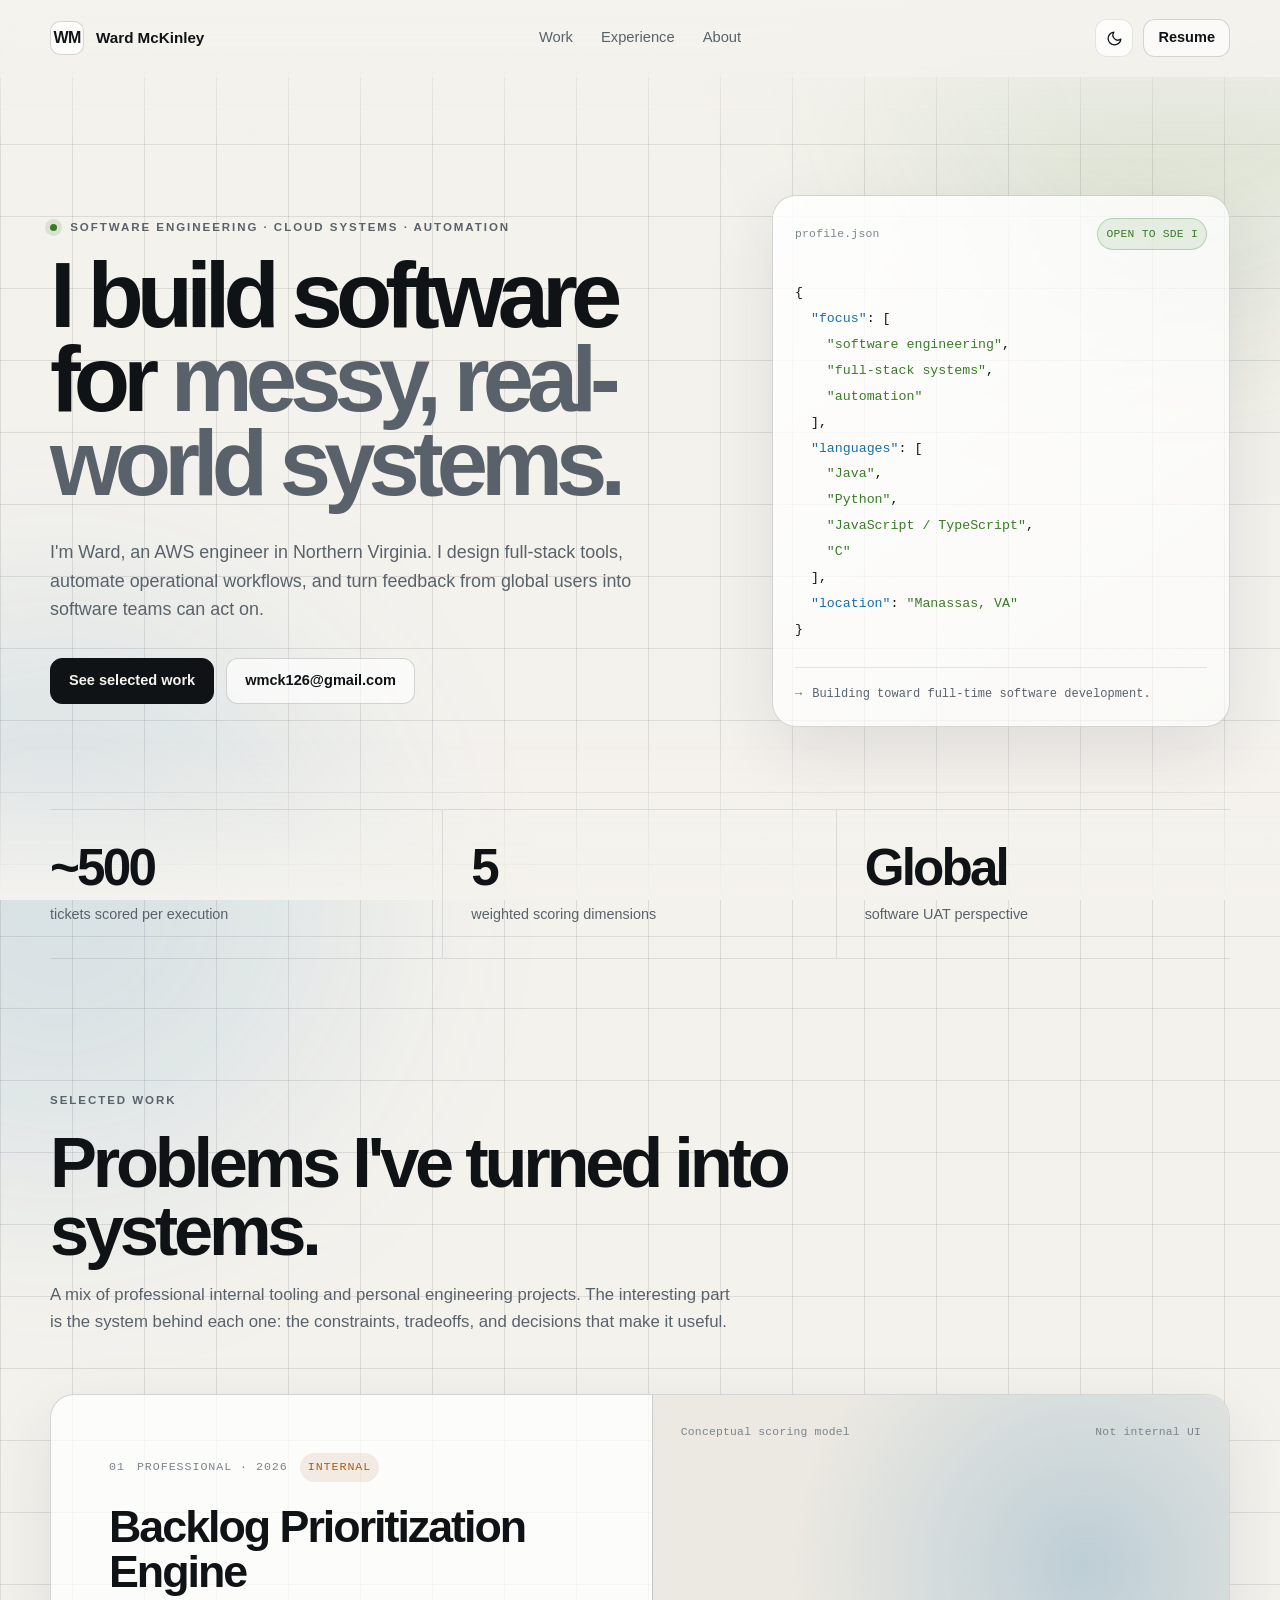
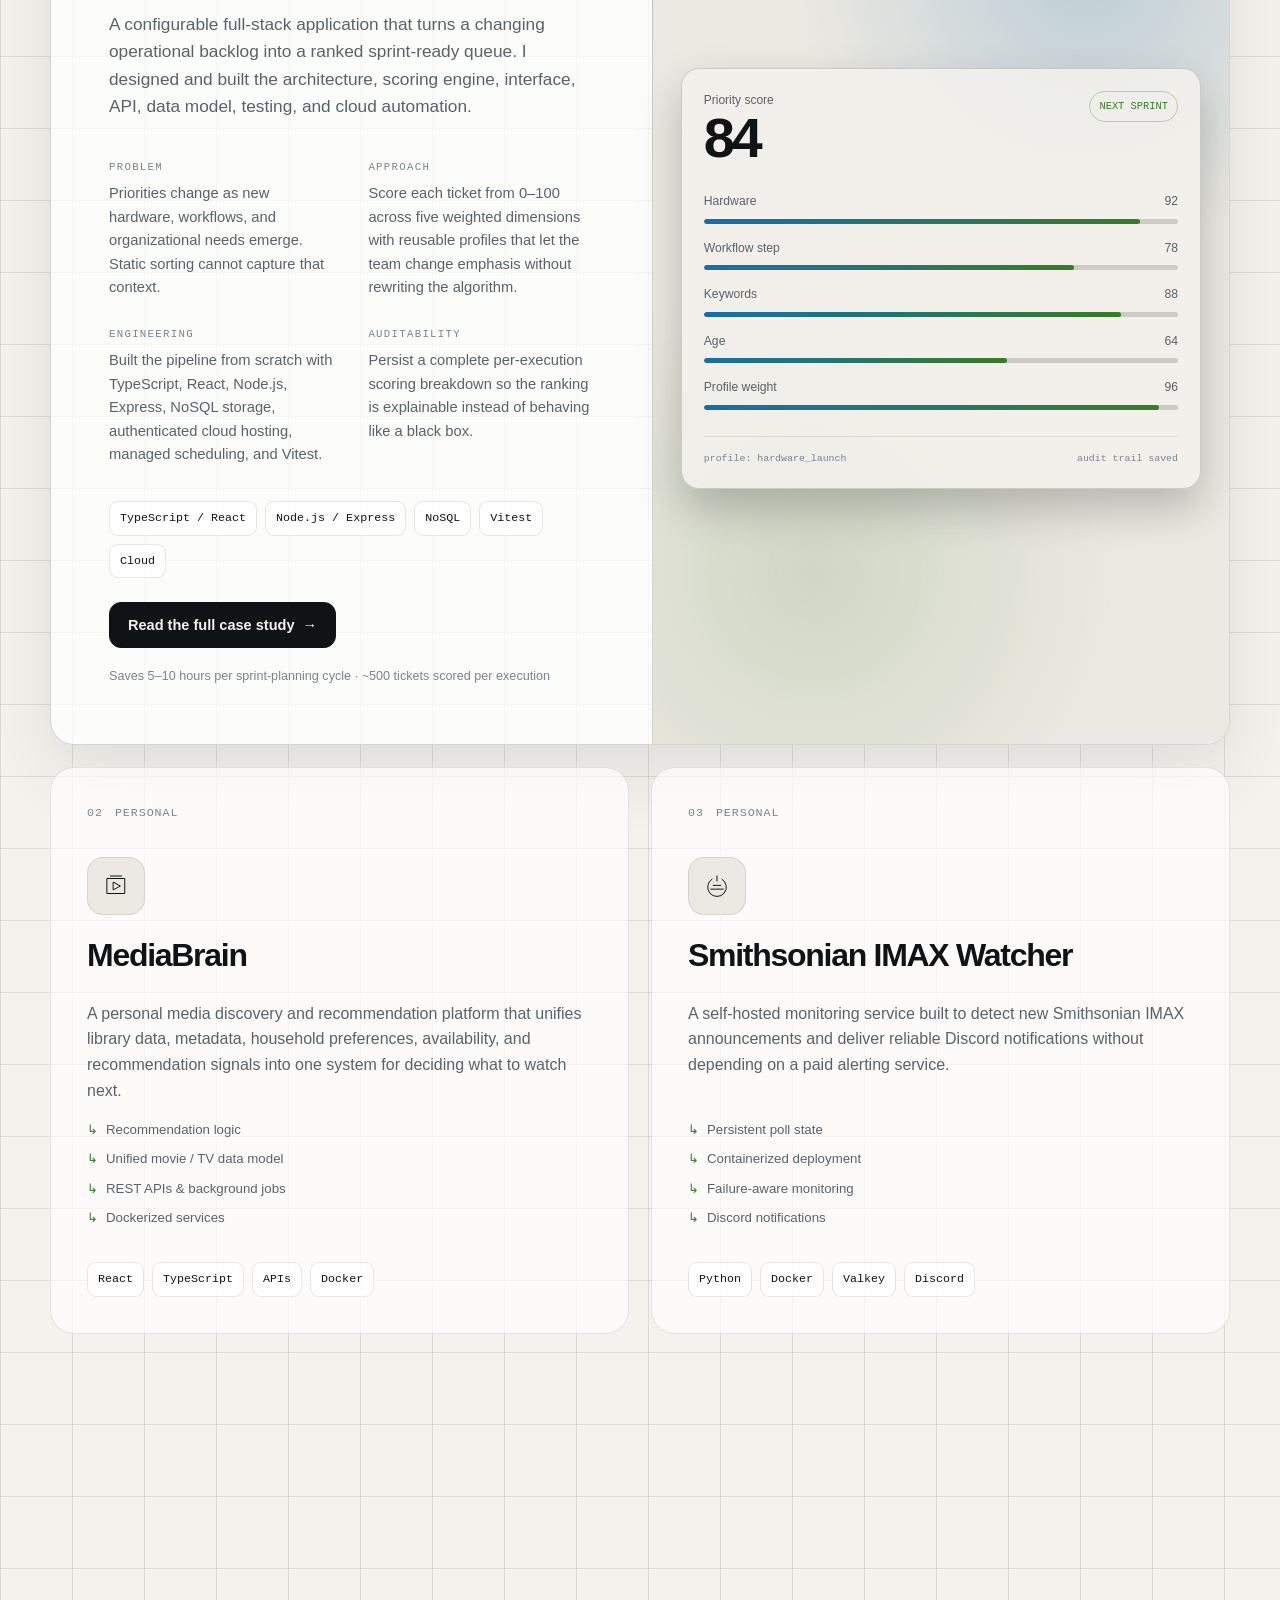
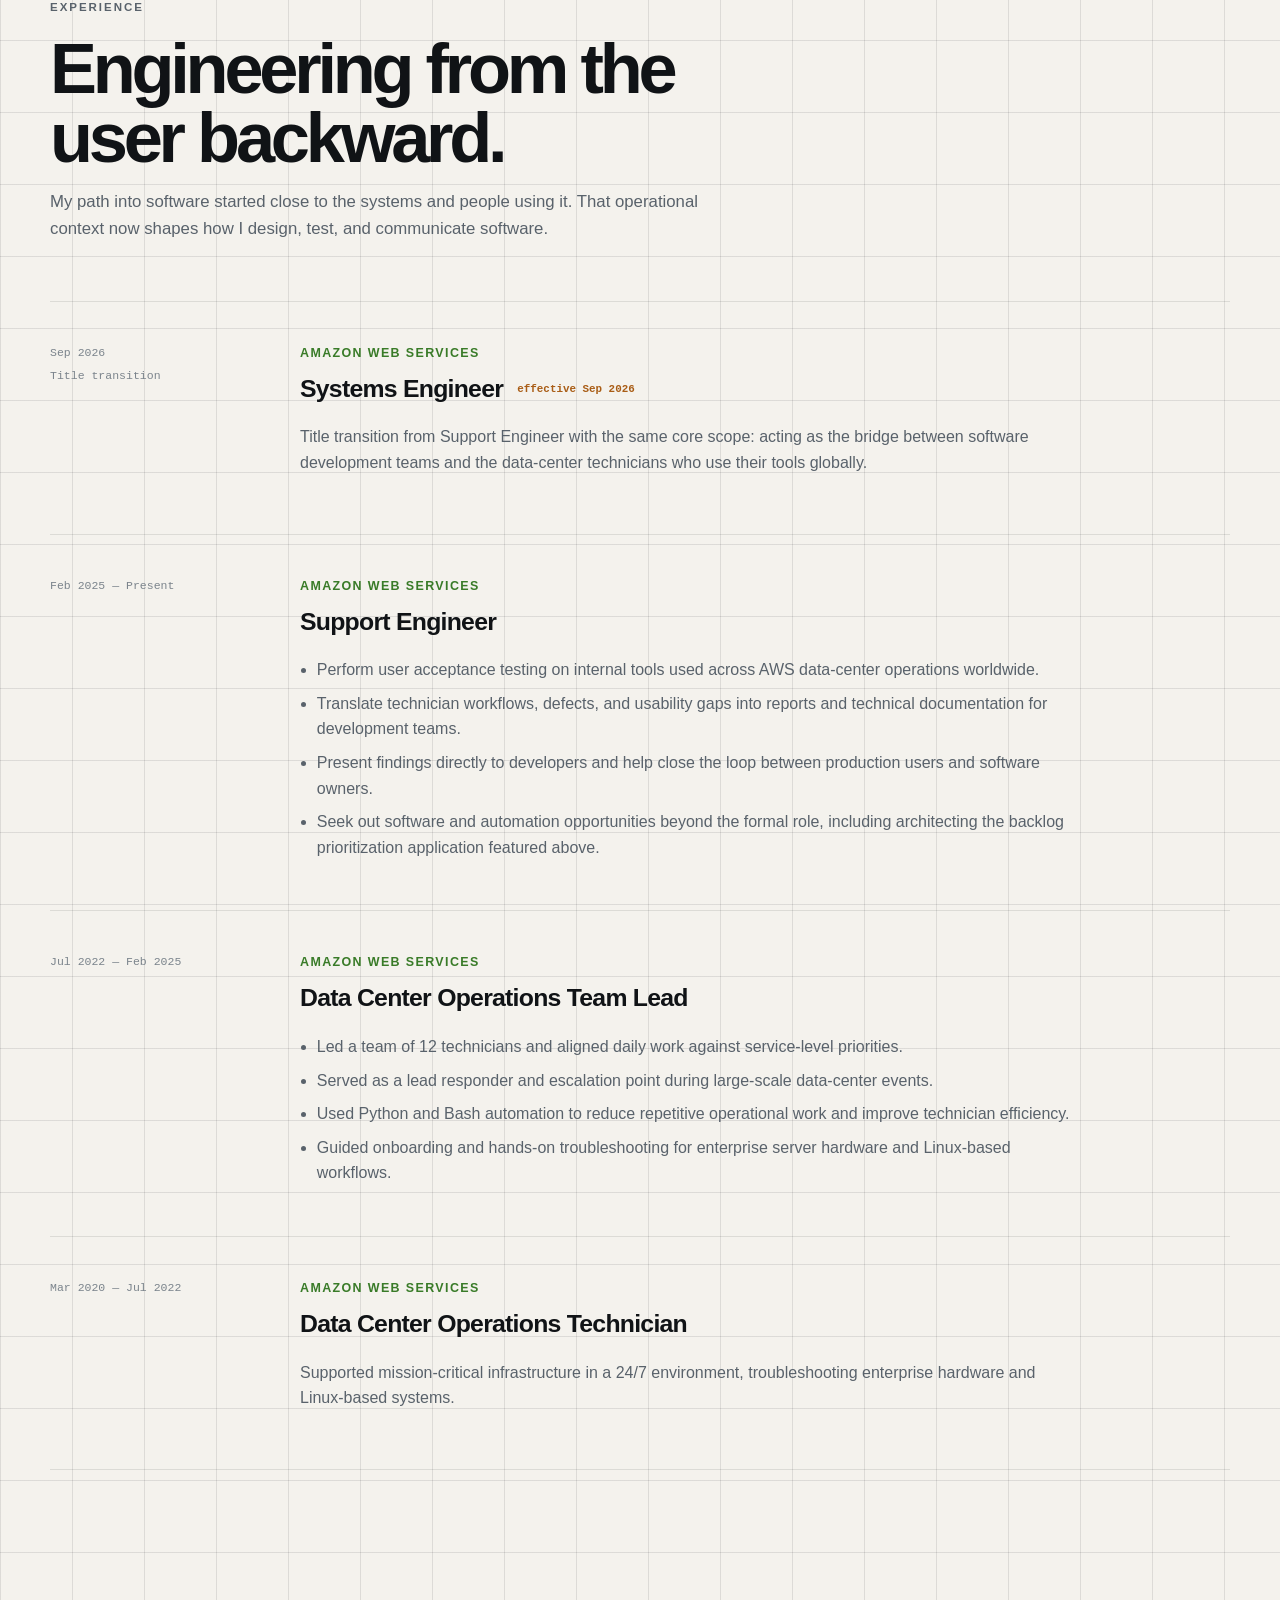
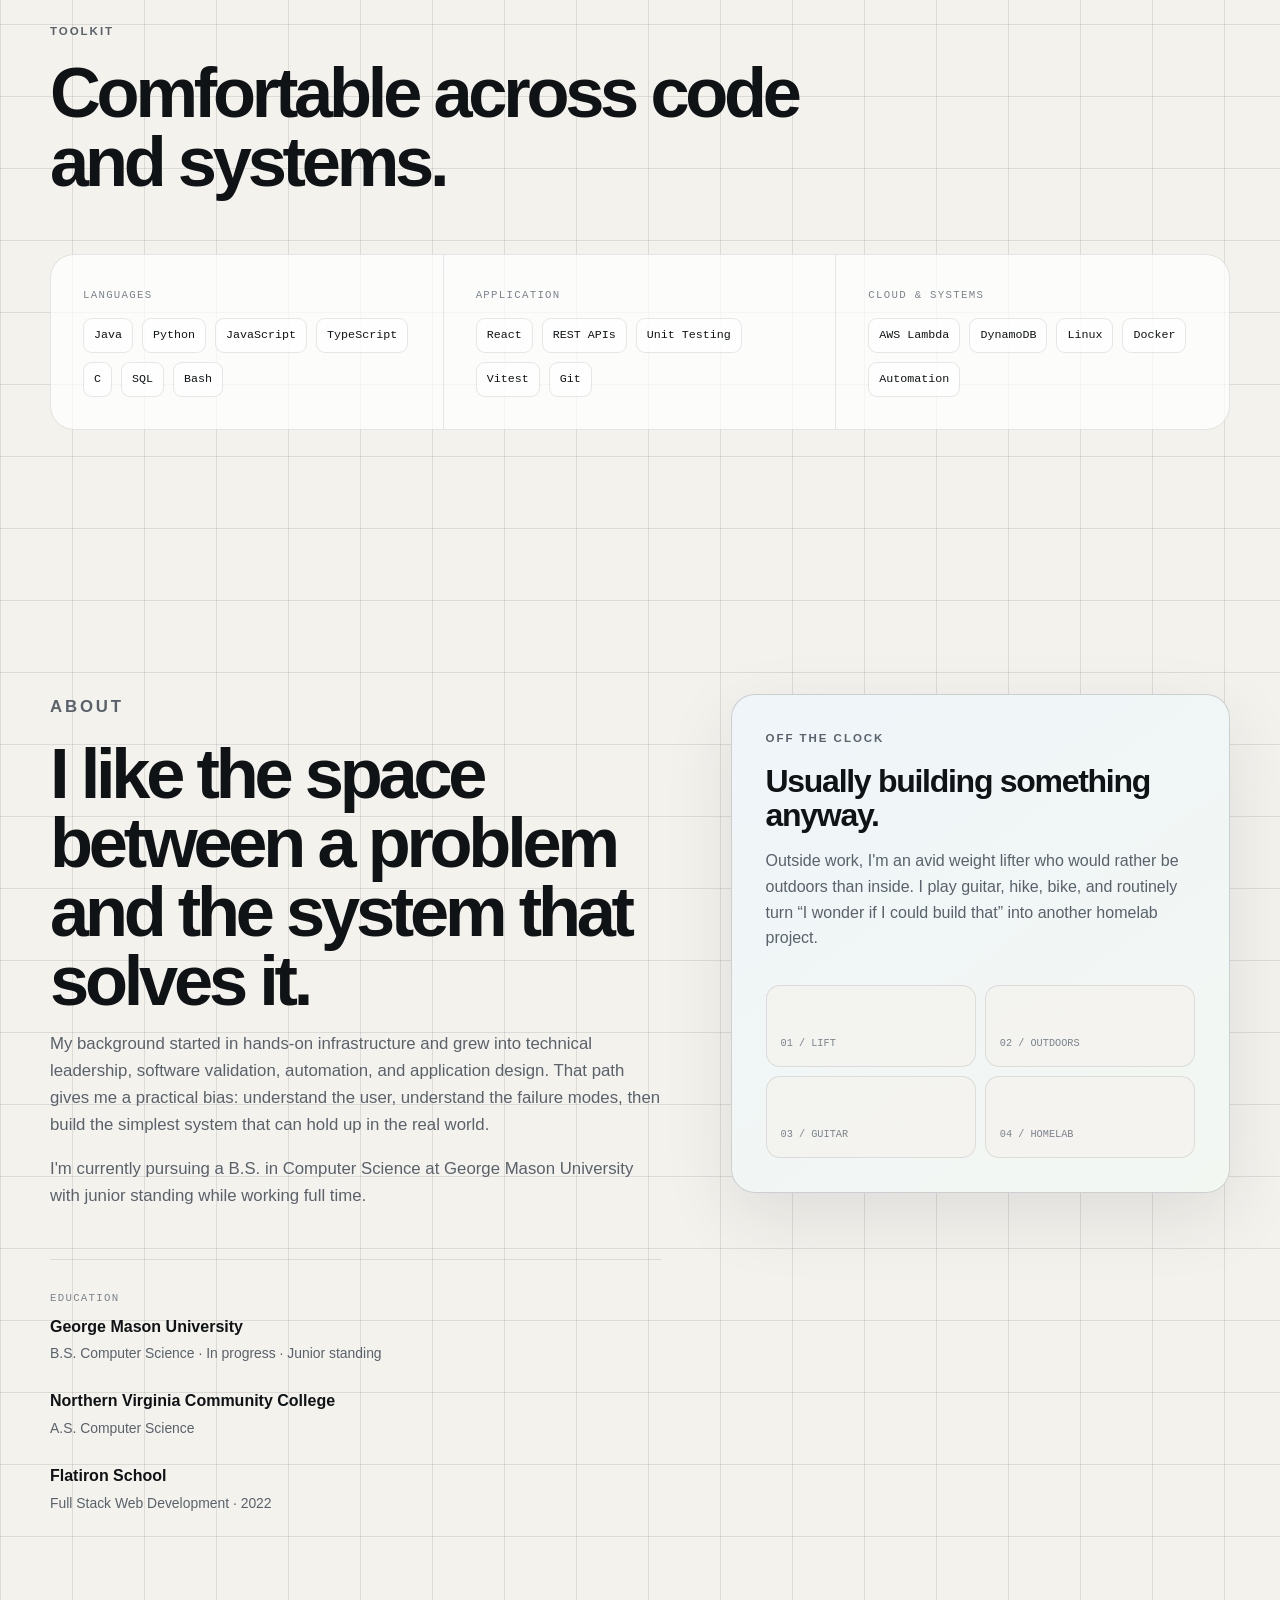
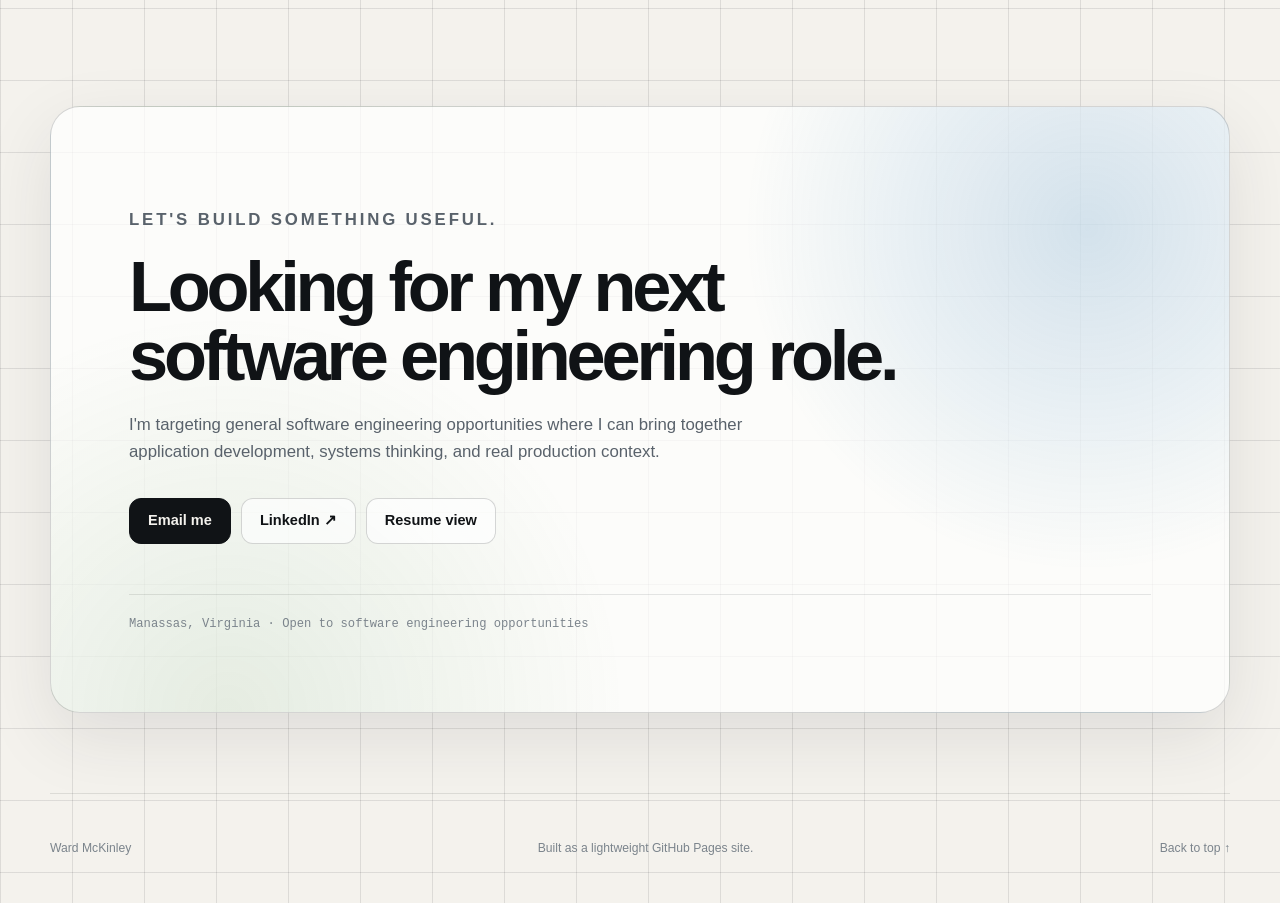
==== commit 6988691c: "Add backlog prioritization case study" ====
--- a/index.html
+++ b/index.html
@@ -118,7 +118,7 @@
           <h3>Backlog Prioritization Engine</h3>
           <p class="project-summary">
             A configurable full-stack application that turns a changing operational backlog into a ranked sprint-ready queue.
-            I authored the architecture and scoring model, then built the application around AWS serverless services.
+            I designed and built the architecture, scoring engine, interface, API, data model, testing, and cloud automation.
           </p>
 
           <div class="project-details">
@@ -132,7 +132,7 @@
             </div>
             <div>
               <span class="detail-label">Engineering</span>
-              <p>Designed the pipeline from scratch using internal AWS tooling, JavaScript/TypeScript, AWS Lambda, DynamoDB, internal authentication, and Vitest unit testing.</p>
+              <p>Built the pipeline from scratch with TypeScript, React, Node.js, Express, NoSQL storage, authenticated cloud hosting, managed scheduling, and Vitest.</p>
             </div>
             <div>
               <span class="detail-label">Auditability</span>
@@ -141,13 +141,14 @@
           </div>
 
           <div class="stack" aria-label="Project technologies">
-            <span>JavaScript / TypeScript</span>
-            <span>AWS Lambda</span>
-            <span>DynamoDB</span>
+            <span>TypeScript / React</span>
+            <span>Node.js / Express</span>
+            <span>NoSQL</span>
             <span>Vitest</span>
-            <span>Serverless</span>
-          </div>
-          <p class="project-note">Prototype / pilot · expected launch October 2026 · ~500 tickets scored per execution</p>
+            <span>Cloud</span>
+          </div>
+          <a class="button button-primary case-study-link" href="case-study.html">Read the full case study <span aria-hidden="true">→</span></a>
+          <p class="project-note">Saves 5–10 hours per sprint-planning cycle · ~500 tickets scored per execution</p>
         </div>
 
         <div class="project-visual scoring-demo" aria-label="Conceptual scoring visualization — not an internal application screenshot">
--- a/styles.css
+++ b/styles.css
@@ -0,0 +1,590 @@
+:root {
+  --bg: #0b0d10;
+  --bg-soft: #11151a;
+  --panel: rgba(20, 24, 30, 0.78);
+  --panel-solid: #14181e;
+  --text: #f3f5f7;
+  --muted: #9aa4af;
+  --faint: #6f7a86;
+  --line: rgba(255, 255, 255, 0.1);
+  --line-strong: rgba(255, 255, 255, 0.16);
+  --accent: #9ee37d;
+  --accent-2: #71c4ff;
+  --accent-ink: #0d1b0a;
+  --danger: #ffbd80;
+  --shadow: 0 24px 70px rgba(0,0,0,.28);
+  --shell: 1180px;
+  --radius: 24px;
+  --radius-sm: 14px;
+}
+
+html[data-theme="light"] {
+  --bg: #f4f2ed;
+  --bg-soft: #ece9e2;
+  --panel: rgba(255, 255, 255, 0.72);
+  --panel-solid: #ffffff;
+  --text: #101316;
+  --muted: #59626b;
+  --faint: #7b848c;
+  --line: rgba(16, 19, 22, 0.1);
+  --line-strong: rgba(16, 19, 22, 0.17);
+  --accent: #397b28;
+  --accent-2: #176eaa;
+  --accent-ink: #f7fff4;
+  --danger: #a95d16;
+  --shadow: 0 24px 70px rgba(35, 40, 45, .10);
+}
+
+* { box-sizing: border-box; }
+html { scroll-behavior: smooth; }
+body {
+  margin: 0;
+  min-height: 100vh;
+  background:
+    linear-gradient(var(--line) 1px, transparent 1px),
+    linear-gradient(90deg, var(--line) 1px, transparent 1px),
+    var(--bg);
+  background-size: 72px 72px;
+  color: var(--text);
+  font-family: Inter, ui-sans-serif, -apple-system, BlinkMacSystemFont, "Segoe UI", sans-serif;
+  line-height: 1.6;
+  text-rendering: optimizeLegibility;
+  overflow-x: hidden;
+}
+
+body::before {
+  content: "";
+  position: fixed;
+  inset: 0;
+  pointer-events: none;
+  background: linear-gradient(to bottom, var(--bg) 0, transparent 18%, transparent 82%, var(--bg) 100%);
+  z-index: -1;
+}
+
+a { color: inherit; text-decoration: none; }
+button, a { -webkit-tap-highlight-color: transparent; }
+svg { display: block; }
+.shell { width: min(calc(100% - 40px), var(--shell)); margin-inline: auto; }
+
+.skip-link {
+  position: fixed;
+  left: 16px;
+  top: -60px;
+  z-index: 100;
+  background: var(--text);
+  color: var(--bg);
+  padding: 10px 14px;
+  border-radius: 10px;
+}
+.skip-link:focus { top: 16px; }
+
+.ambient {
+  position: fixed;
+  width: 560px;
+  height: 560px;
+  border-radius: 50%;
+  filter: blur(120px);
+  opacity: .12;
+  z-index: -2;
+  pointer-events: none;
+}
+.ambient-one { background: var(--accent); top: -250px; right: -180px; }
+.ambient-two { background: var(--accent-2); bottom: -280px; left: -220px; }
+
+.site-header {
+  position: sticky;
+  top: 0;
+  z-index: 20;
+  backdrop-filter: blur(18px);
+  background: color-mix(in srgb, var(--bg) 78%, transparent);
+  border-bottom: 1px solid transparent;
+  transition: border-color .25s ease;
+}
+.site-header.scrolled { border-color: var(--line); }
+
+.nav {
+  min-height: 76px;
+  display: grid;
+  grid-template-columns: 1fr auto 1fr;
+  align-items: center;
+  gap: 24px;
+}
+.brand { display: inline-flex; align-items: center; gap: 12px; justify-self: start; }
+.brand-mark {
+  width: 34px; height: 34px; display: grid; place-items: center;
+  border: 1px solid var(--line-strong);
+  border-radius: 10px;
+  font-weight: 800;
+  letter-spacing: -.04em;
+  background: var(--panel);
+}
+.brand-name { font-weight: 700; font-size: .95rem; }
+.nav-links { display: flex; gap: 28px; color: var(--muted); font-size: .92rem; }
+.nav-links a, .footer a { transition: color .2s ease; }
+.nav-links a:hover, .footer a:hover { color: var(--text); }
+.nav-actions { justify-self: end; display: flex; align-items: center; gap: 10px; }
+
+.icon-button {
+  width: 38px; height: 38px;
+  display: grid; place-items: center;
+  border-radius: 12px;
+  border: 1px solid var(--line);
+  background: var(--panel);
+  color: var(--text);
+  cursor: pointer;
+}
+.icon-button svg {
+  width: 17px; height: 17px; fill: none; stroke: currentColor; stroke-width: 1.8; stroke-linecap: round; stroke-linejoin: round;
+}
+html[data-theme="dark"] .sun-icon { display: block; }
+html[data-theme="dark"] .moon-icon { display: none; }
+html[data-theme="light"] .sun-icon { display: none; }
+html[data-theme="light"] .moon-icon { display: block; }
+
+.button {
+  min-height: 46px;
+  display: inline-flex;
+  align-items: center;
+  justify-content: center;
+  gap: 8px;
+  padding: 0 18px;
+  border-radius: 12px;
+  border: 1px solid var(--line-strong);
+  font-weight: 700;
+  font-size: .91rem;
+  transition: transform .2s ease, border-color .2s ease, background .2s ease;
+}
+.button:hover { transform: translateY(-2px); border-color: color-mix(in srgb, var(--text) 30%, transparent); }
+.button-primary { background: var(--text); color: var(--bg); border-color: var(--text); }
+.button-ghost { background: color-mix(in srgb, var(--panel-solid) 64%, transparent); }
+.button-small { min-height: 38px; padding: 0 14px; }
+.case-study-link { margin-top: 24px; }
+
+.case-hero { padding-block: 92px 56px; }
+.case-hero h1 { max-width: 900px; margin: 0; font-size: clamp(2.7rem, 7vw, 6rem); line-height: .98; letter-spacing: -.055em; }
+.case-hero .hero-lede { max-width: 800px; }
+.case-meta { display: flex; flex-wrap: wrap; gap: 10px; margin-top: 30px; }
+.case-layout { display: grid; grid-template-columns: minmax(0, 1fr) 260px; gap: 72px; padding-bottom: 100px; }
+.case-body { min-width: 0; }
+.case-section { padding: 48px 0; border-top: 1px solid var(--line); }
+.case-section:first-child { border-top: 0; }
+.case-section h2 { margin: 0 0 18px; font-size: clamp(1.7rem, 3vw, 2.7rem); letter-spacing: -.035em; }
+.case-section h3 { margin: 30px 0 8px; font-size: 1.05rem; }
+.case-section p { max-width: 780px; color: var(--muted); }
+.case-section li { margin: 9px 0; color: var(--muted); }
+.case-callout { padding: 24px; border: 1px solid var(--line); border-radius: var(--radius-sm); background: var(--panel); }
+.case-callout strong { display: block; margin-bottom: 7px; color: var(--text); }
+.case-sidebar { align-self: start; position: sticky; top: 110px; padding: 22px; border: 1px solid var(--line); border-radius: var(--radius-sm); background: var(--panel); }
+.case-sidebar p { margin: 0 0 14px; color: var(--faint); font-size: .78rem; text-transform: uppercase; letter-spacing: .12em; font-weight: 800; }
+.case-sidebar a { display: block; padding: 7px 0; color: var(--muted); font-size: .9rem; }
+.case-sidebar a:hover { color: var(--text); }
+.architecture { overflow-x: auto; padding: 24px; border: 1px solid var(--line); border-radius: var(--radius-sm); background: #080b0e; color: #cfe8c3; font: .8rem/1.55 ui-monospace, SFMono-Regular, Consolas, monospace; }
+.outcome-grid { display: grid; grid-template-columns: repeat(3, 1fr); gap: 14px; margin-top: 26px; }
+.outcome-grid article { padding: 22px; border: 1px solid var(--line); border-radius: var(--radius-sm); background: var(--panel); }
+.outcome-grid strong { display: block; font-size: 1.7rem; line-height: 1.1; }
+.outcome-grid span { color: var(--muted); font-size: .85rem; }
+
+@media (max-width: 800px) {
+  .case-layout { grid-template-columns: 1fr; gap: 20px; }
+  .case-sidebar { display: none; }
+  .outcome-grid { grid-template-columns: 1fr; }
+}
+
+.hero {
+  min-height: 690px;
+  padding-block: 118px 82px;
+  display: grid;
+  grid-template-columns: 1.15fr .85fr;
+  align-items: center;
+  gap: clamp(50px, 8vw, 110px);
+}
+.eyebrow {
+  margin: 0 0 18px;
+  text-transform: uppercase;
+  letter-spacing: .17em;
+  font-size: .72rem;
+  font-weight: 800;
+  color: var(--muted);
+}
+.status-dot {
+  display: inline-block;
+  width: 7px; height: 7px; margin-right: 8px; border-radius: 50%;
+  background: var(--accent);
+  box-shadow: 0 0 0 5px color-mix(in srgb, var(--accent) 13%, transparent);
+}
+.hero h1 {
+  margin: 0;
+  max-width: 860px;
+  font-size: clamp(3.5rem, 7.2vw, 7.2rem);
+  line-height: .91;
+  letter-spacing: -.075em;
+  font-weight: 780;
+}
+.hero h1 span {
+  color: var(--muted);
+}
+.hero-lede {
+  max-width: 720px;
+  margin: 32px 0 0;
+  font-size: clamp(1.08rem, 1.4vw, 1.26rem);
+  color: var(--muted);
+}
+.hero-actions { display: flex; flex-wrap: wrap; gap: 12px; margin-top: 34px; }
+
+.hero-panel {
+  border: 1px solid var(--line-strong);
+  border-radius: var(--radius);
+  padding: 22px;
+  background: linear-gradient(145deg, color-mix(in srgb, var(--panel-solid) 88%, transparent), color-mix(in srgb, var(--panel-solid) 56%, transparent));
+  box-shadow: var(--shadow);
+  transform: rotate(1.2deg);
+}
+.panel-topline, .visual-caption {
+  display: flex;
+  justify-content: space-between;
+  gap: 20px;
+  align-items: center;
+  color: var(--faint);
+  font-family: ui-monospace, SFMono-Regular, Menlo, Consolas, monospace;
+  font-size: .71rem;
+  letter-spacing: .02em;
+}
+.live-pill {
+  padding: 6px 8px;
+  border-radius: 999px;
+  color: var(--accent);
+  background: color-mix(in srgb, var(--accent) 10%, transparent);
+  border: 1px solid color-mix(in srgb, var(--accent) 26%, transparent);
+}
+.hero-panel pre {
+  overflow-x: auto;
+  margin: 30px 0 24px;
+  padding: 0;
+  color: var(--text);
+  font-size: .83rem;
+  line-height: 1.95;
+  font-family: ui-monospace, SFMono-Regular, Menlo, Consolas, monospace;
+}
+.code-key { color: var(--accent-2); }
+.code-string { color: var(--accent); }
+.terminal-line {
+  border-top: 1px solid var(--line);
+  padding-top: 17px;
+  display: flex;
+  gap: 10px;
+  color: var(--muted);
+  font-family: ui-monospace, SFMono-Regular, Menlo, Consolas, monospace;
+  font-size: .75rem;
+}
+.prompt { color: var(--accent); }
+
+.metrics {
+  display: grid;
+  grid-template-columns: repeat(3, 1fr);
+  border-block: 1px solid var(--line);
+}
+.metric { padding: 32px 28px; border-right: 1px solid var(--line); }
+.metric:first-child { padding-left: 0; }
+.metric:last-child { border-right: 0; }
+.metric strong {
+  display: block;
+  font-size: clamp(2rem, 4vw, 3.5rem);
+  line-height: 1;
+  letter-spacing: -.055em;
+}
+.metric span { display: block; margin-top: 10px; color: var(--muted); font-size: .9rem; }
+
+.section { padding-block: 132px; }
+.section-heading { max-width: 760px; margin-bottom: 58px; }
+.section-heading h2, .contact h2, .about-copy > h2 {
+  margin: 0;
+  font-size: clamp(2.5rem, 5.5vw, 5rem);
+  line-height: .98;
+  letter-spacing: -.06em;
+}
+.section-heading > p:last-child, .about-copy > p, .contact > p {
+  color: var(--muted);
+  font-size: 1.05rem;
+  max-width: 690px;
+}
+
+.project {
+  border: 1px solid var(--line-strong);
+  border-radius: var(--radius);
+  background: var(--panel);
+  box-shadow: var(--shadow);
+}
+.project-featured {
+  display: grid;
+  grid-template-columns: 1.02fr .98fr;
+  overflow: hidden;
+}
+.project-copy { padding: clamp(28px, 5vw, 58px); }
+.project-meta {
+  display: flex;
+  align-items: center;
+  flex-wrap: wrap;
+  gap: 12px;
+  color: var(--faint);
+  font-size: .73rem;
+  font-family: ui-monospace, SFMono-Regular, Menlo, Consolas, monospace;
+  text-transform: uppercase;
+  letter-spacing: .08em;
+}
+.badge { padding: 5px 8px; border-radius: 999px; }
+.badge-private { color: var(--danger); background: color-mix(in srgb, var(--danger) 10%, transparent); }
+.project h3 {
+  margin: 22px 0 12px;
+  font-size: clamp(2rem, 3.5vw, 3.3rem);
+  line-height: 1;
+  letter-spacing: -.045em;
+}
+.project-summary { max-width: 680px; color: var(--muted); font-size: 1.08rem; }
+.project-details {
+  display: grid;
+  grid-template-columns: 1fr 1fr;
+  gap: 26px 34px;
+  margin-top: 38px;
+}
+.detail-label {
+  display: block;
+  margin-bottom: 6px;
+  color: var(--faint);
+  font-family: ui-monospace, SFMono-Regular, Menlo, Consolas, monospace;
+  font-size: .67rem;
+  text-transform: uppercase;
+  letter-spacing: .12em;
+}
+.project-details p { margin: 0; color: var(--muted); font-size: .92rem; }
+.stack { display: flex; flex-wrap: wrap; gap: 8px; margin-top: 34px; }
+.stack span, .tool-list span {
+  padding: 7px 10px;
+  border-radius: 9px;
+  border: 1px solid var(--line);
+  background: color-mix(in srgb, var(--panel-solid) 70%, transparent);
+  font-size: .73rem;
+  font-family: ui-monospace, SFMono-Regular, Menlo, Consolas, monospace;
+}
+.project-note { margin: 18px 0 0; color: var(--faint); font-size: .79rem; }
+
+.project-visual {
+  min-height: 100%;
+  padding: 28px;
+  background:
+    radial-gradient(circle at 75% 18%, color-mix(in srgb, var(--accent-2) 22%, transparent), transparent 33%),
+    radial-gradient(circle at 28% 82%, color-mix(in srgb, var(--accent) 16%, transparent), transparent 35%),
+    var(--bg-soft);
+  border-left: 1px solid var(--line);
+  display: flex;
+  flex-direction: column;
+  justify-content: space-between;
+}
+.score-card {
+  margin: auto 0;
+  border: 1px solid var(--line-strong);
+  border-radius: 18px;
+  padding: 22px;
+  background: color-mix(in srgb, var(--bg) 82%, transparent);
+  box-shadow: 0 20px 44px rgba(0,0,0,.22);
+}
+.score-head { display: flex; align-items: flex-start; justify-content: space-between; gap: 20px; }
+.score-head .muted { display: block; color: var(--muted); font-size: .75rem; }
+.score-head strong { font-size: 3.5rem; line-height: 1; letter-spacing: -.06em; }
+.score-badge {
+  padding: 6px 9px;
+  border: 1px solid color-mix(in srgb, var(--accent) 30%, transparent);
+  color: var(--accent);
+  border-radius: 999px;
+  font-size: .65rem;
+  font-family: ui-monospace, SFMono-Regular, Menlo, Consolas, monospace;
+}
+.score-bars { display: grid; gap: 15px; margin: 26px 0; }
+.score-row > div:first-child { display: flex; justify-content: space-between; color: var(--muted); font-size: .76rem; }
+.bar { height: 5px; border-radius: 999px; overflow: hidden; background: var(--line-strong); margin-top: 7px; }
+.bar i { display: block; height: 100%; width: var(--value); border-radius: inherit; background: linear-gradient(90deg, var(--accent-2), var(--accent)); }
+.score-footer {
+  display: flex; justify-content: space-between; gap: 14px; border-top: 1px solid var(--line);
+  padding-top: 14px; color: var(--faint); font-size: .62rem; font-family: ui-monospace, SFMono-Regular, Menlo, Consolas, monospace;
+}
+
+.project-grid { display: grid; grid-template-columns: 1fr 1fr; gap: 22px; margin-top: 22px; }
+.project-card {
+  min-height: 490px;
+  padding: 36px;
+  border: 1px solid var(--line);
+  border-radius: var(--radius);
+  background: color-mix(in srgb, var(--panel-solid) 70%, transparent);
+  display: flex;
+  flex-direction: column;
+}
+.project-card h3 {
+  margin: 24px 0 12px;
+  font-size: 2rem;
+  letter-spacing: -.04em;
+  line-height: 1.05;
+}
+.project-card > p { color: var(--muted); }
+.project-icon {
+  width: 58px; height: 58px; display: grid; place-items: center; margin-top: 34px;
+  border-radius: 16px; border: 1px solid var(--line); background: var(--bg-soft);
+}
+.project-icon svg { width: 30px; height: 30px; fill: none; stroke: var(--text); stroke-width: 1.6; stroke-linecap: round; stroke-linejoin: round; }
+.project-mini-list { margin-top: auto; display: grid; gap: 8px; color: var(--muted); font-size: .83rem; }
+.project-mini-list span::before { content: "↳"; color: var(--accent); margin-right: 8px; }
+
+.timeline { border-top: 1px solid var(--line); }
+.timeline-item {
+  display: grid;
+  grid-template-columns: 210px 1fr;
+  gap: 40px;
+  padding: 42px 0;
+  border-bottom: 1px solid var(--line);
+}
+.timeline-date {
+  color: var(--faint);
+  font-family: ui-monospace, SFMono-Regular, Menlo, Consolas, monospace;
+  font-size: .72rem;
+  display: flex;
+  flex-direction: column;
+  gap: 5px;
+}
+.timeline-body { max-width: 780px; }
+.company { margin: 0 0 5px; color: var(--accent); font-size: .78rem; font-weight: 800; text-transform: uppercase; letter-spacing: .11em; }
+.timeline-body h3 { margin: 0; font-size: 1.55rem; letter-spacing: -.03em; }
+.timeline-body > p:last-child, .timeline-body li { color: var(--muted); }
+.timeline-body ul { padding-left: 1.05rem; margin-bottom: 0; }
+.timeline-body li { margin-bottom: 8px; }
+.future-label { font-size: .68rem; color: var(--danger); font-family: ui-monospace, SFMono-Regular, Menlo, Consolas, monospace; letter-spacing: 0; vertical-align: middle; margin-left: 8px; }
+
+.toolkit-section { padding-top: 20px; }
+.toolkit-grid {
+  display: grid;
+  grid-template-columns: repeat(3, 1fr);
+  border: 1px solid var(--line);
+  border-radius: var(--radius);
+  overflow: hidden;
+  background: var(--panel);
+}
+.tool-group { padding: 32px; border-right: 1px solid var(--line); }
+.tool-group:last-child { border-right: 0; }
+.tool-list { display: flex; flex-wrap: wrap; gap: 9px; margin-top: 14px; }
+
+.split-section {
+  display: grid;
+  grid-template-columns: 1.1fr .9fr;
+  gap: 70px;
+  align-items: start;
+}
+.about-copy > p { max-width: 720px; }
+.education { display: grid; gap: 24px; margin-top: 50px; padding-top: 30px; border-top: 1px solid var(--line); }
+.education h3 { margin: 0 0 3px; font-size: 1rem; }
+.education p { margin: 0; color: var(--muted); font-size: .87rem; }
+
+.off-clock {
+  position: sticky;
+  top: 110px;
+  padding: 34px;
+  border: 1px solid var(--line-strong);
+  border-radius: var(--radius);
+  background:
+    linear-gradient(145deg, color-mix(in srgb, var(--accent-2) 7%, var(--panel-solid)), color-mix(in srgb, var(--accent) 6%, var(--panel-solid)));
+  box-shadow: var(--shadow);
+}
+.off-clock h3 { font-size: 2rem; line-height: 1.05; letter-spacing: -.04em; margin: 0 0 16px; }
+.off-clock > p:not(.eyebrow) { color: var(--muted); }
+.off-clock-grid {
+  margin-top: 34px;
+  display: grid;
+  grid-template-columns: 1fr 1fr;
+  gap: 9px;
+}
+.off-clock-grid span {
+  min-height: 82px;
+  display: flex; align-items: end;
+  padding: 14px;
+  border-radius: 14px;
+  border: 1px solid var(--line);
+  color: var(--faint);
+  font-family: ui-monospace, SFMono-Regular, Menlo, Consolas, monospace;
+  font-size: .64rem;
+  background: color-mix(in srgb, var(--bg) 72%, transparent);
+}
+
+.contact {
+  margin-top: 60px;
+  margin-bottom: 80px;
+  padding: clamp(38px, 7vw, 78px);
+  border: 1px solid var(--line-strong);
+  border-radius: 30px;
+  background:
+    radial-gradient(circle at 88% 20%, color-mix(in srgb, var(--accent-2) 18%, transparent), transparent 30%),
+    radial-gradient(circle at 15% 100%, color-mix(in srgb, var(--accent) 12%, transparent), transparent 34%),
+    var(--panel);
+  box-shadow: var(--shadow);
+}
+.contact h2 { max-width: 800px; }
+.contact > p { margin-top: 22px; }
+.contact-actions { margin-top: 32px; display: flex; flex-wrap: wrap; gap: 10px; }
+.location-line { margin-top: 50px; padding-top: 20px; border-top: 1px solid var(--line); color: var(--faint); font-size: .76rem; font-family: ui-monospace, SFMono-Regular, Menlo, Consolas, monospace; }
+
+.footer {
+  min-height: 110px;
+  border-top: 1px solid var(--line);
+  display: flex;
+  align-items: center;
+  justify-content: space-between;
+  gap: 20px;
+  color: var(--faint);
+  font-size: .76rem;
+}
+
+.reveal {
+  opacity: 0;
+  transform: translateY(16px);
+  transition: opacity .65s ease, transform .65s ease;
+}
+.reveal.visible { opacity: 1; transform: translateY(0); }
+
+@media (prefers-reduced-motion: reduce) {
+  *, *::before, *::after { scroll-behavior: auto !important; transition: none !important; animation: none !important; }
+  .reveal { opacity: 1; transform: none; }
+}
+
+@media (max-width: 920px) {
+  .nav { grid-template-columns: 1fr auto; }
+  .nav-links { display: none; }
+  .hero { grid-template-columns: 1fr; min-height: auto; padding-top: 92px; }
+  .hero-panel { max-width: 620px; transform: none; }
+  .project-featured, .split-section { grid-template-columns: 1fr; }
+  .project-visual { min-height: 500px; border-left: 0; border-top: 1px solid var(--line); }
+  .off-clock { position: static; }
+}
+
+@media (max-width: 720px) {
+  .shell { width: min(calc(100% - 28px), var(--shell)); }
+  .brand-name { display: none; }
+  .hero { padding-block: 72px 62px; gap: 44px; }
+  .hero h1 { font-size: clamp(3.1rem, 15vw, 5.4rem); }
+  .metrics { grid-template-columns: 1fr; }
+  .metric, .metric:first-child { padding: 24px 0; border-right: 0; border-bottom: 1px solid var(--line); }
+  .metric:last-child { border-bottom: 0; }
+  .section { padding-block: 90px; }
+  .section-heading { margin-bottom: 38px; }
+  .project-details, .project-grid, .toolkit-grid, .off-clock-grid { grid-template-columns: 1fr; }
+  .project-card { min-height: 0; }
+  .project-mini-list { margin-top: 30px; }
+  .project-visual { min-height: 440px; padding: 20px; }
+  .score-footer { flex-direction: column; }
+  .timeline-item { grid-template-columns: 1fr; gap: 14px; }
+  .tool-group { border-right: 0; border-bottom: 1px solid var(--line); }
+  .tool-group:last-child { border-bottom: 0; }
+  .footer { align-items: flex-start; flex-direction: column; justify-content: center; padding-block: 30px; }
+}
+
+@media (max-width: 460px) {
+  .nav-actions .button { display: none; }
+  .hero-panel { padding: 18px; }
+  .hero-panel pre { font-size: .73rem; }
+  .project-copy, .project-card { padding: 26px; }
+  .contact { border-radius: 22px; }
+}
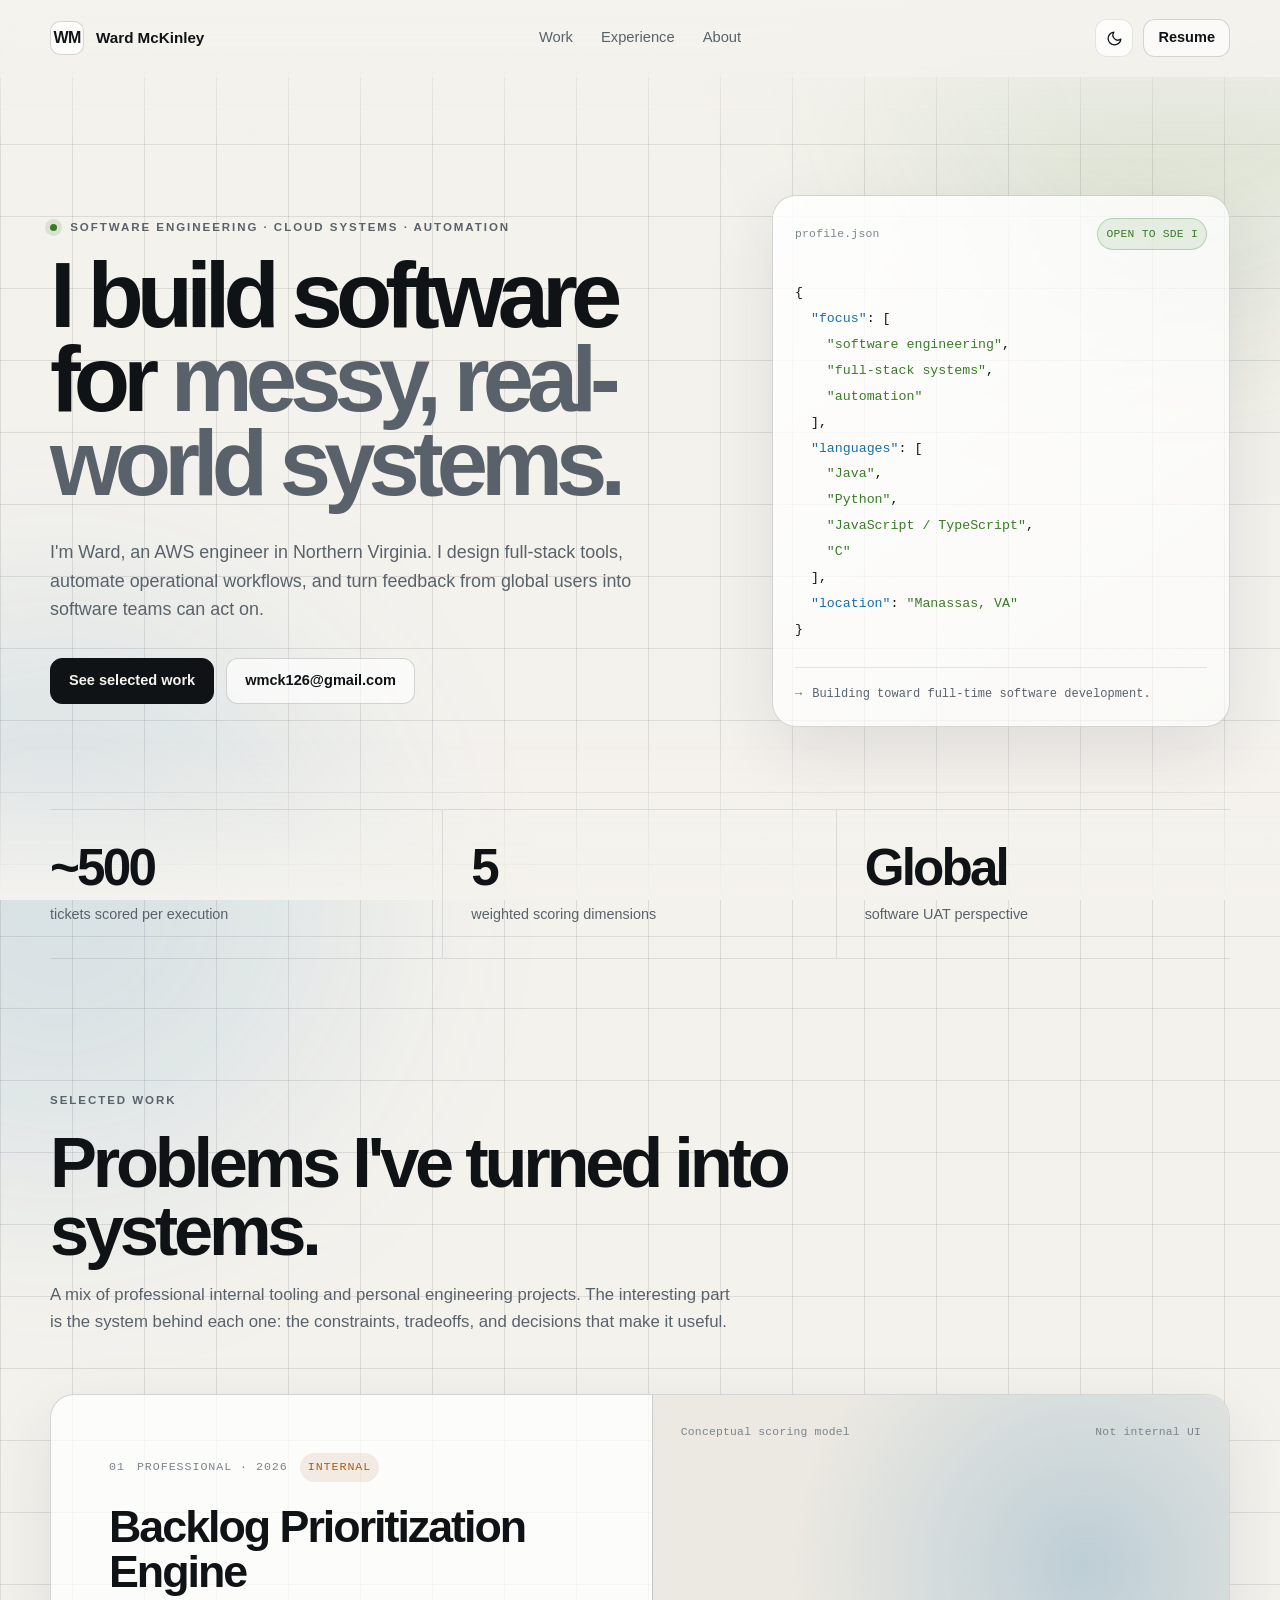
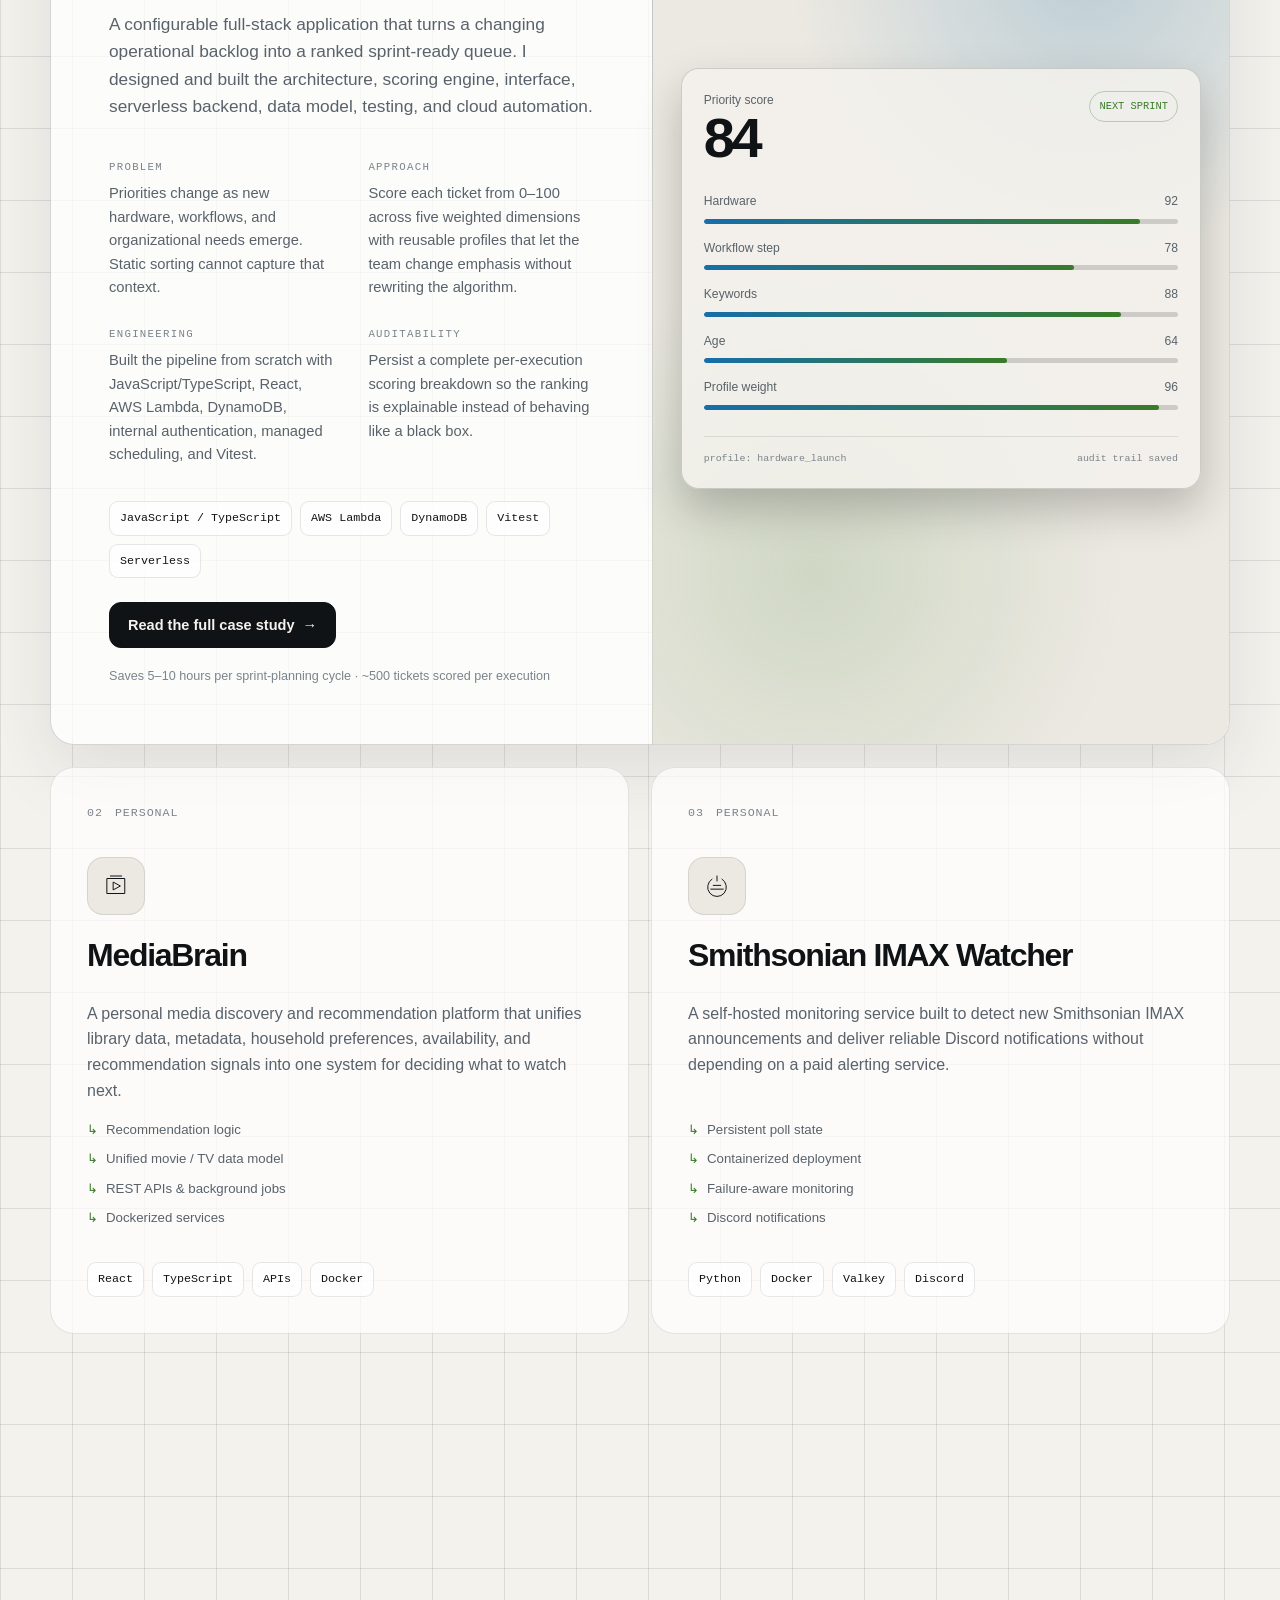
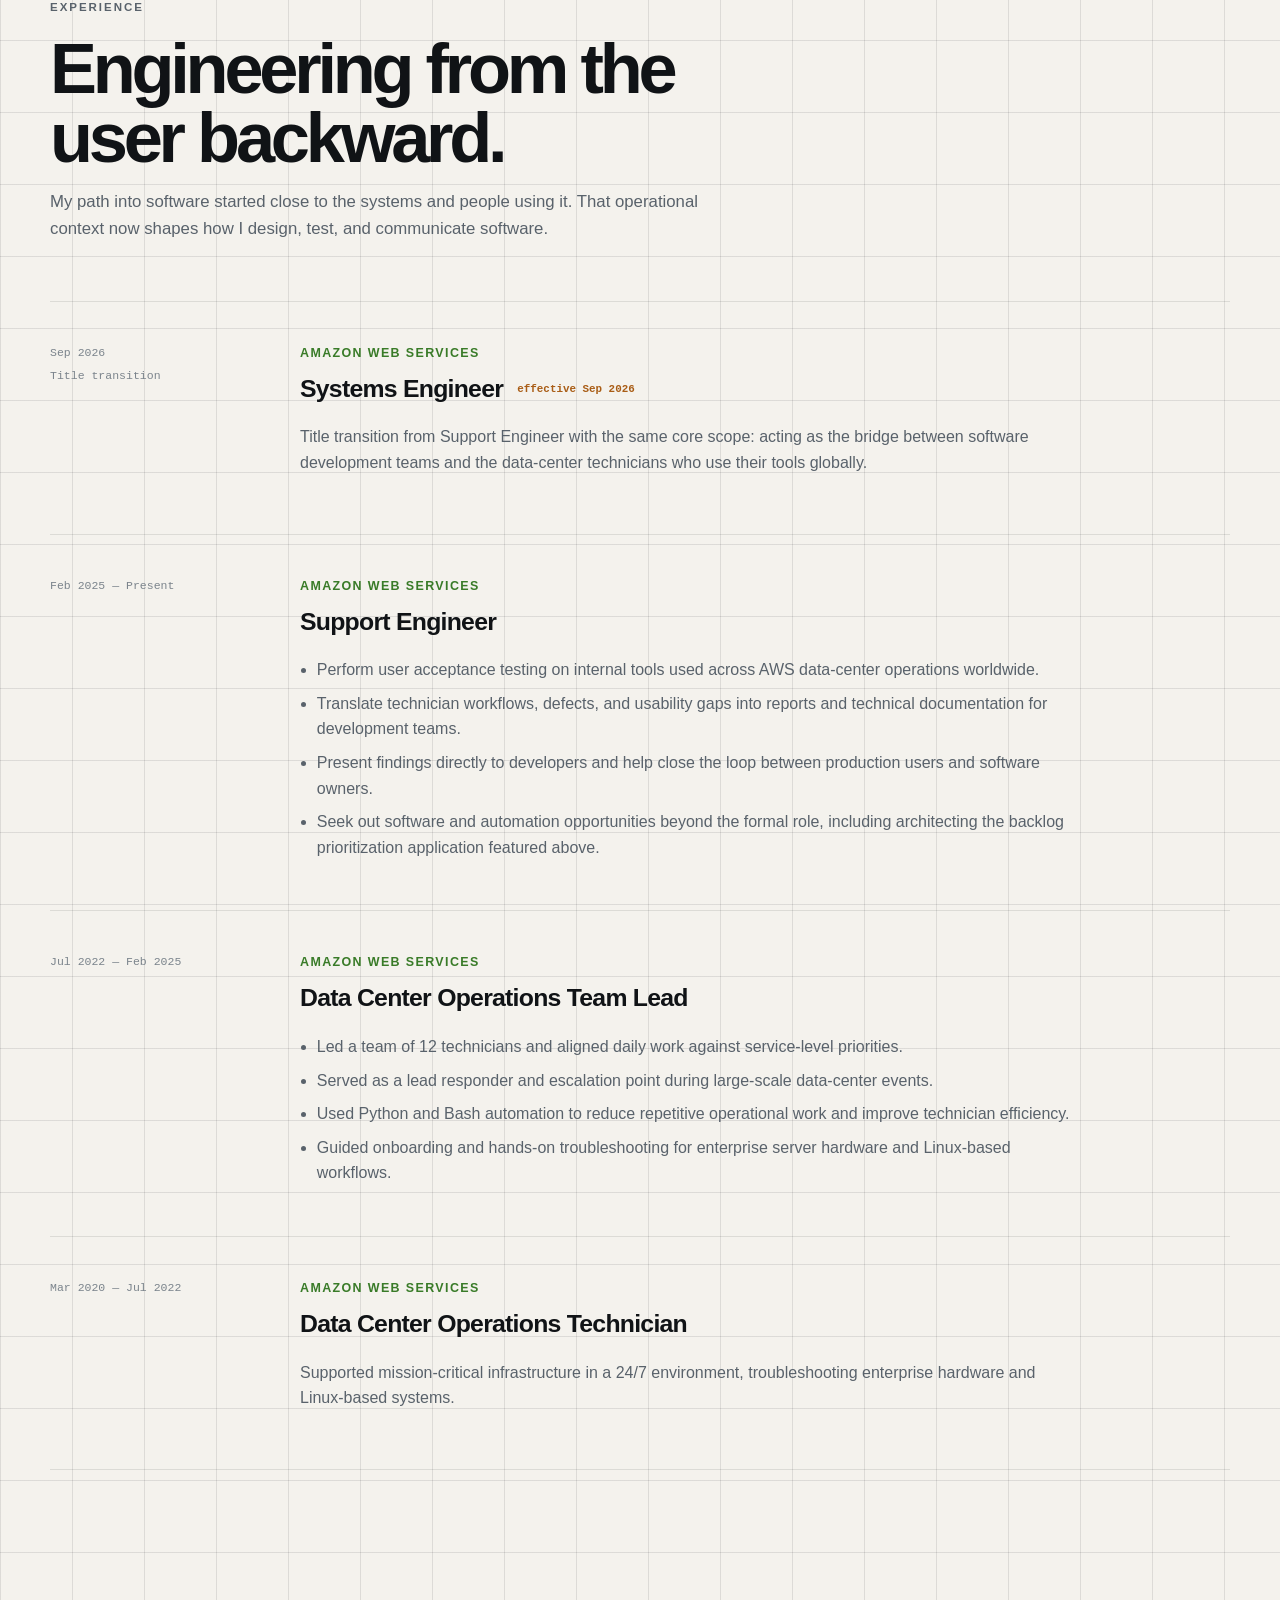
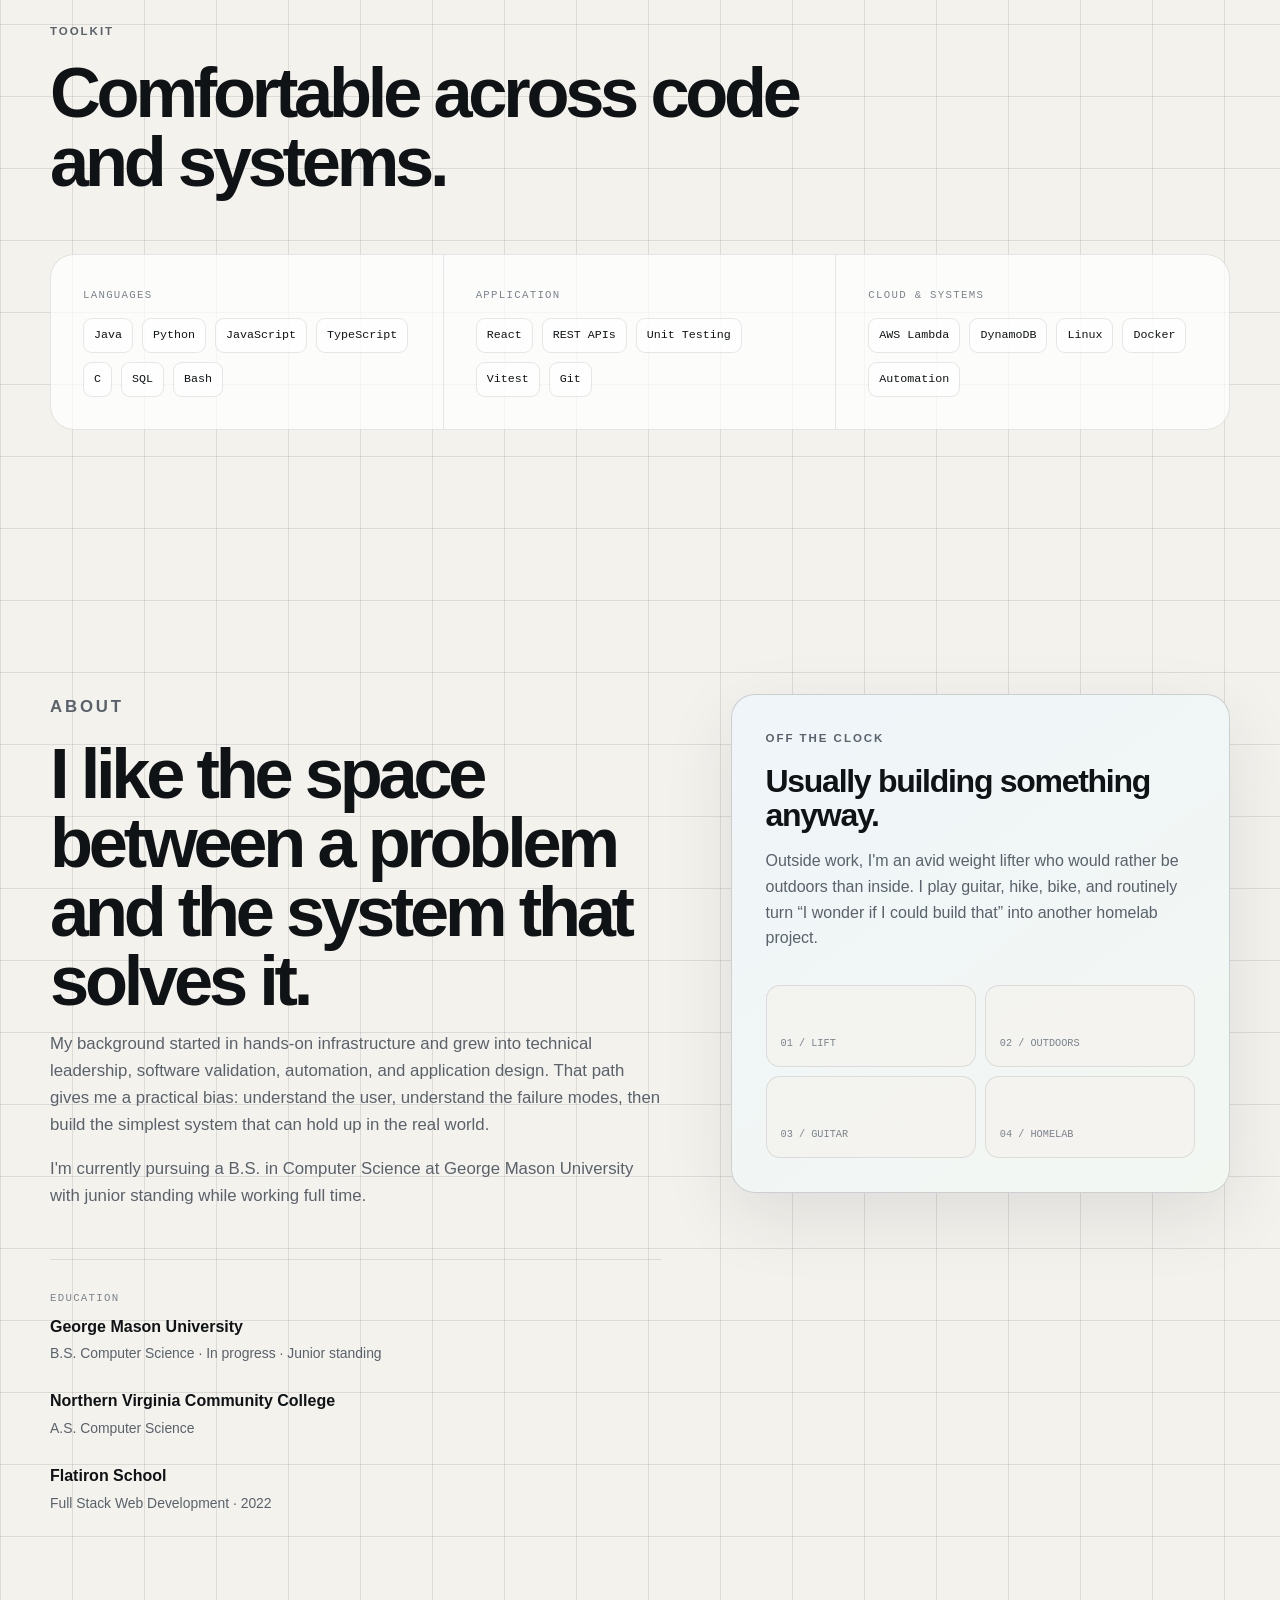
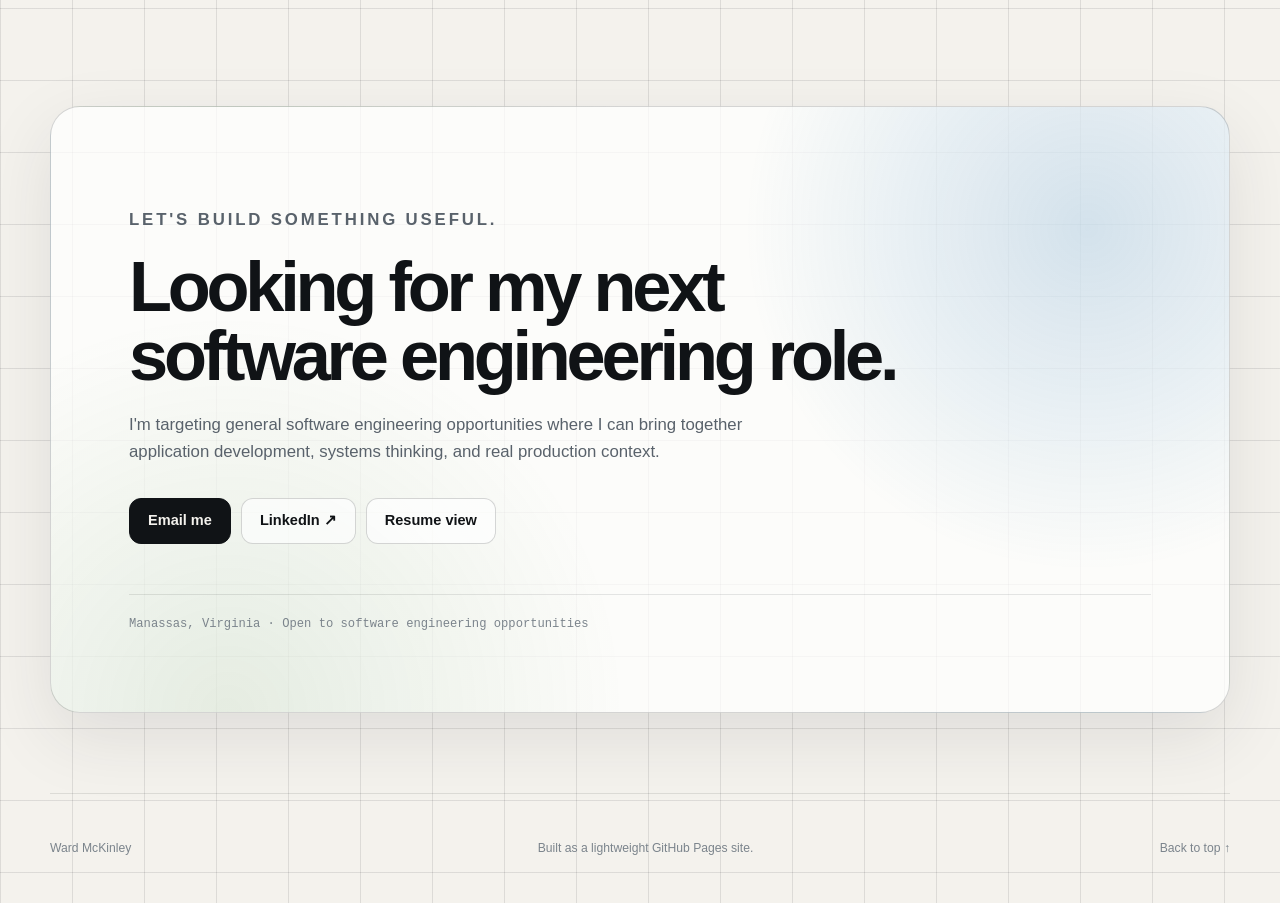
==== commit 7db86b4e: "Corrected case study architecture" ====
--- a/index.html
+++ b/index.html
@@ -118,7 +118,7 @@
           <h3>Backlog Prioritization Engine</h3>
           <p class="project-summary">
             A configurable full-stack application that turns a changing operational backlog into a ranked sprint-ready queue.
-            I designed and built the architecture, scoring engine, interface, API, data model, testing, and cloud automation.
+            I designed and built the architecture, scoring engine, interface, serverless backend, data model, testing, and cloud automation.
           </p>
 
           <div class="project-details">
@@ -132,7 +132,7 @@
             </div>
             <div>
               <span class="detail-label">Engineering</span>
-              <p>Built the pipeline from scratch with TypeScript, React, Node.js, Express, NoSQL storage, authenticated cloud hosting, managed scheduling, and Vitest.</p>
+              <p>Built the pipeline from scratch with JavaScript/TypeScript, React, AWS Lambda, DynamoDB, internal authentication, managed scheduling, and Vitest.</p>
             </div>
             <div>
               <span class="detail-label">Auditability</span>
@@ -141,11 +141,11 @@
           </div>
 
           <div class="stack" aria-label="Project technologies">
-            <span>TypeScript / React</span>
-            <span>Node.js / Express</span>
-            <span>NoSQL</span>
+            <span>JavaScript / TypeScript</span>
+            <span>AWS Lambda</span>
+            <span>DynamoDB</span>
             <span>Vitest</span>
-            <span>Cloud</span>
+            <span>Serverless</span>
           </div>
           <a class="button button-primary case-study-link" href="case-study.html">Read the full case study <span aria-hidden="true">→</span></a>
           <p class="project-note">Saves 5–10 hours per sprint-planning cycle · ~500 tickets scored per execution</p>
